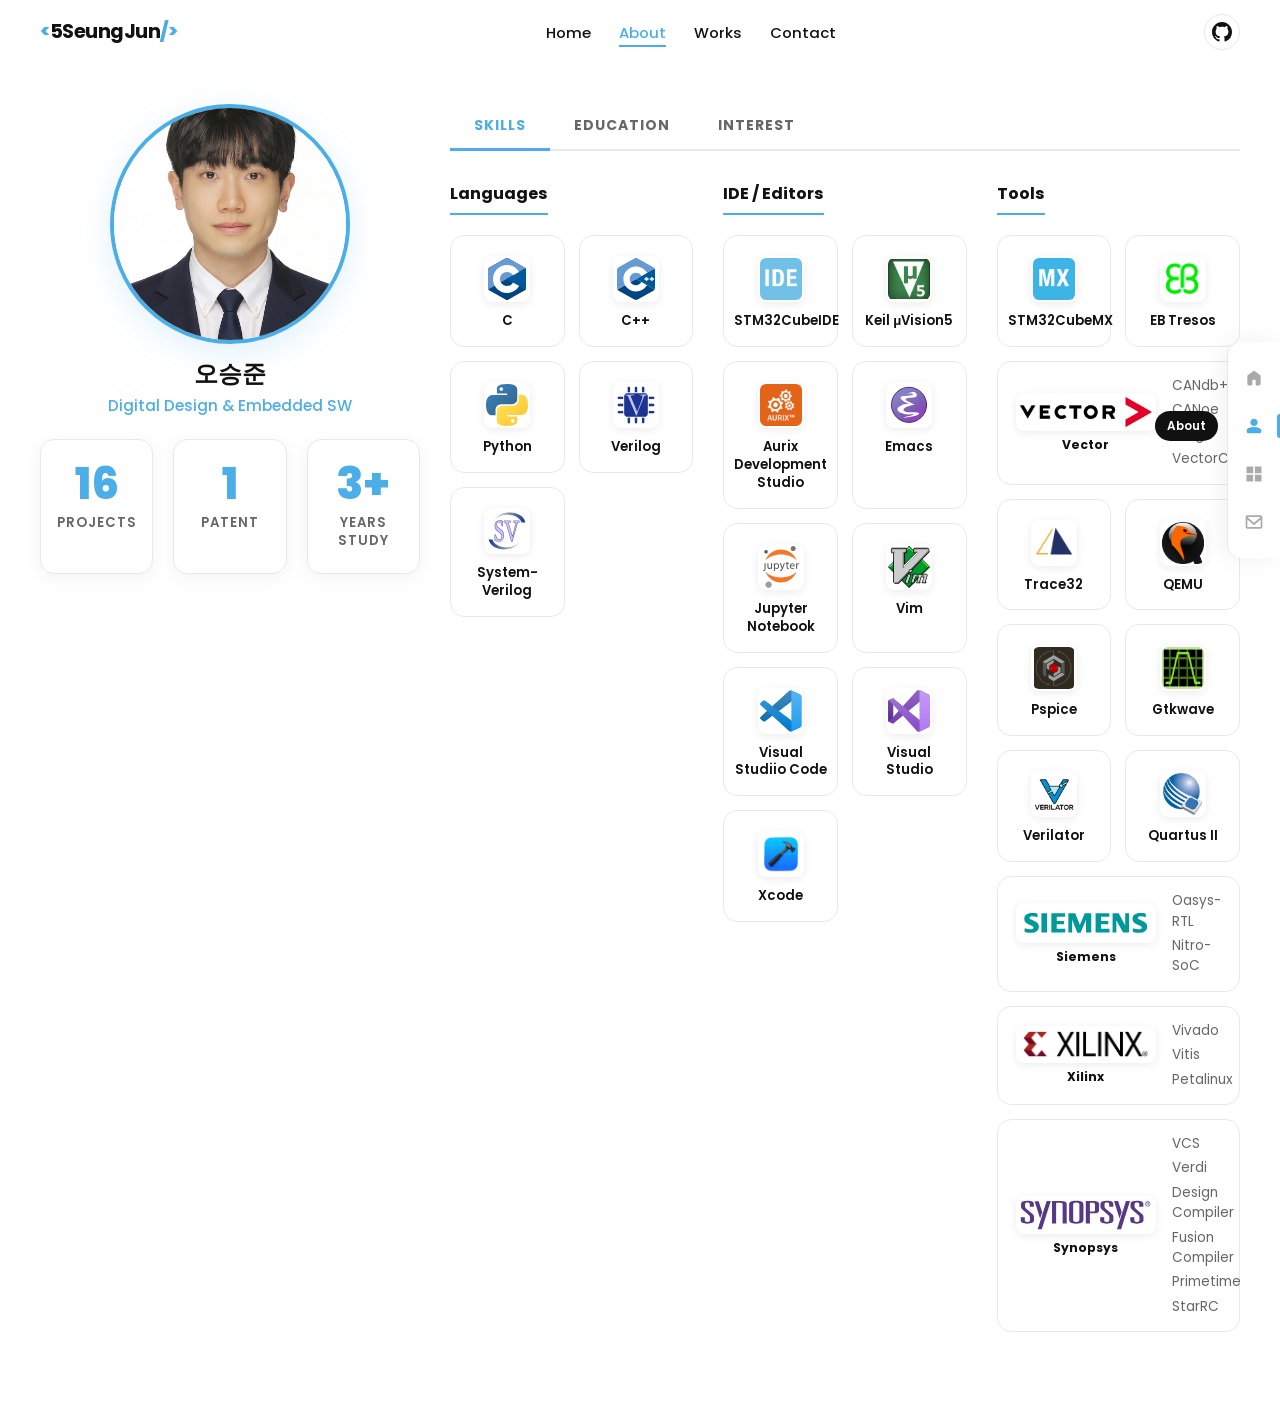
==== about.html @ f78a2214 "Update about.html" ====
<!DOCTYPE html>
<html lang="ko">
<head>
  <title>오승준 | 포트폴리오</title>
  <meta charset="utf-8">
  <meta name="viewport" content="width=device-width, initial-scale=1, shrink-to-fit=no">
  <link rel="icon" type="image/png" sizes="32x32" href="/images/favicon-32x32.png">
  <link rel="shortcut icon" href="/images/favicon.ico">
  <link href="https://fonts.googleapis.com/css2?family=Poppins:wght@300;400;500;600;700;800&display=swap" rel="stylesheet">
  <link rel="stylesheet" href="css/bootstrap.min.css">
  <link rel="stylesheet" href="css/aos.css">
  <link rel="stylesheet" href="css/custom.css">
</head>
<body>

  <!-- NAV -->
  <nav class="pf-nav" id="pf-nav">
    <div class="pf-nav-inner">
      <a class="pf-brand" href="index.html">
        <span class="pf-bracket">&lt;</span>5SeungJun<span class="pf-bracket">/&gt;</span>
      </a>
      <button class="pf-hamburger" id="pf-hamburger" aria-label="메뉴 열기">
        <span></span><span></span><span></span>
      </button>
      <ul class="pf-nav-links" id="pf-nav-links">
        <li><a href="index.html"     class="pf-link pf-nav-item">Home</a></li>
        <li><a href="about.html"     class="pf-link pf-nav-item active">About</a></li>
        <li><a href="portfolio.html" class="pf-link pf-nav-item">Works</a></li>
        <li><a href="contact.html"   class="pf-link pf-nav-item">Contact</a></li>
      </ul>
      <a href="https://github.com/5tmdwns" target="_blank" rel="noopener" class="pf-github-link" aria-label="GitHub">
        <svg width="20" height="20" viewBox="0 0 24 24" fill="currentColor">
          <path d="M12 0C5.37 0 0 5.37 0 12c0 5.31 3.435 9.795 8.205 11.385.6.105.825-.255.825-.57 0-.285-.015-1.23-.015-2.235-3.015.555-3.795-.735-4.035-1.41-.135-.345-.72-1.41-1.23-1.695-.42-.225-1.02-.78-.015-.795.945-.015 1.62.87 1.845 1.23 1.08 1.815 2.805 1.305 3.495.99.105-.78.42-1.305.765-1.605-2.67-.3-5.46-1.335-5.46-5.925 0-1.305.465-2.385 1.23-3.225-.12-.3-.54-1.53.12-3.18 0 0 1.005-.315 3.3 1.23.96-.27 1.98-.405 3-.405s2.04.135 3 .405c2.295-1.56 3.3-1.23 3.3-1.23.66 1.65.24 2.88.12 3.18.765.84 1.23 1.905 1.23 3.225 0 4.605-2.805 5.625-5.475 5.925.435.375.81 1.095.81 2.22 0 1.605-.015 2.895-.015 3.3 0 .315.225.69.825.57A12.02 12.02 0 0024 12c0-6.63-5.37-12-12-12z"/>
        </svg>
      </a>
    </div>
  </nav>

  <!-- ABOUT PAGE -->
  <main class="pf-page">
    <div class="container">
      <div class="row align-items-start g-5">

        <!-- Left: Photo + About info + Stats -->
        <div class="col-lg-4 pf-about-photo-col" data-aos="fade-right">
          <img src="images/about.jpeg" alt="오승준" class="pf-avatar">
          <h3 class="pf-about-name">오승준</h3>
          <p class="pf-about-role">Digital Design & Embedded SW</p>
          <div class="pf-stats-row" data-aos="fade-up" data-aos-delay="100">
            <div class="pf-stat-item">
              <span class="pf-stat-num">16</span>
              <span class="pf-stat-label">Projects</span>
            </div>
            <div class="pf-stat-item">
              <span class="pf-stat-num">1</span>
              <span class="pf-stat-label">Patent</span>
            </div>
            <div class="pf-stat-item">
              <span class="pf-stat-num">3+</span>
              <span class="pf-stat-label">Years<br>Study</span>
            </div>
          </div>
        </div>

        <!-- Right: Tabs (Skills + Education) -->
        <div class="col-lg-8" data-aos="fade-left">
          <div class="pf-tab-row">
            <button class="pf-tab-btn active" data-tab="skills">Skills</button>
            <button class="pf-tab-btn" data-tab="education">Education</button>
            <button class="pf-tab-btn" data-tab="interest">Interest</button>
          </div>

          <!-- Skills Tab -->
          <div class="pf-tab-pane active" id="tab-skills">
            <div class="row">
              <div class="col-md-4 mb-4">
                <h3 class="pf-skills-cat">Languages</h3>
                <div class="pf-skill-card-grid">
                  <div class="pf-skill-card"><img src="/images/icons/c.svg" alt="C"><span class="pf-skill-name">C</span></div>
                  <div class="pf-skill-card"><img src="/images/icons/cpp.svg" alt="C++"><span class="pf-skill-name">C++</span></div>
                  <div class="pf-skill-card"><img src="/images/icons/python.svg" alt="Python"><span class="pf-skill-name">Python</span></div>
                  <div class="pf-skill-card"><img src="/images/icons/verilog.svg" alt="Verilog"><span class="pf-skill-name">Verilog</span></div>
                  <div class="pf-skill-card"><img src="/images/icons/systemverilog.svg" alt="SystemVerilog"><span class="pf-skill-name">System&shy;Verilog</span></div>
                </div>
              </div>
              <div class="col-md-4 mb-4">
                <h3 class="pf-skills-cat">IDE / Editors</h3>
                <div class="pf-skill-card-grid">
                  <div class="pf-skill-card"><img src="/images/icons/STM32CubeIDE.png" alt="STM32CubeIDE"><span class="pf-skill-name">STM32CubeIDE</span></div>
                  <div class="pf-skill-card"><img src="/images/icons/Keil_μVision5.png" alt="Keil μVision5"><span class="pf-skill-name">Keil μVision5</span></div>
                  <div class="pf-skill-card"><img src="/images/icons/Aurix_Development_Studio.png" alt="Aurix Development Studio"><span class="pf-skill-name">Aurix Development Studio</span></div>
                  <div class="pf-skill-card"><img src="/images/icons/emacs.svg" alt="Emacs"><span class="pf-skill-name">Emacs</span></div>
                  <div class="pf-skill-card"><img src="/images/icons/jupyter.svg" alt="Jupyter Notebook"><span class="pf-skill-name">Jupyter Notebook</span></div>
                  <div class="pf-skill-card"><img src="/images/icons/vim.svg" alt="Vim"><span class="pf-skill-name">Vim</span></div>
                  <div class="pf-skill-card"><img src="/images/icons/vscode.svg" alt="VS Code"><span class="pf-skill-name">Visual Studiio Code</span></div>
                  <div class="pf-skill-card"><img src="/images/icons/visualstudio.svg" alt="Visual Studio"><span class="pf-skill-name">Visual Studio</span></div>
                  <div class="pf-skill-card"><img src="/images/icons/xcode.png" alt="Xcode"><span class="pf-skill-name">Xcode</span></div>
                </div>
              </div>
              <div class="col-md-4 mb-4">
                <h3 class="pf-skills-cat">Tools</h3>
                <div class="pf-skill-card-grid">
                  <div class="pf-skill-card"><img src="/images/icons/STM32CubeMX.png" alt="STM32CubeMX"><span class="pf-skill-name">STM32CubeMX</span></div>
                  <div class="pf-skill-card"><img src="/images/icons/EB_Tresos.jpg" alt="EB Tresos"><span class="pf-skill-name">EB Tresos</span></div>
                  <div class="pf-skill-card pf-skill-card-wide">
                    <div class="pf-skill-card-left">
                      <img src="/images/icons/Vector.jpg" alt="Vector">
                      <span class="pf-skill-name">Vector</span>
                    </div>
                    <div class="pf-skill-card-right">
                      <span>CANdb++</span>
                      <span>CANoe</span>
                      <span>Indigo</span>
                      <span>VectorCAST</span>
                    </div>
                  </div>
                  <div class="pf-skill-card"><img src="/images/icons/Trace32.jpeg" alt="Trace32"><span class="pf-skill-name">Trace32</span></div>
                  <div class="pf-skill-card"><img src="/images/icons/QEMU.png" alt="QEMU"><span class="pf-skill-name">QEMU</span></div>
                  <div class="pf-skill-card"><img src="/images/icons/pspice.png" alt="Pspice"><span class="pf-skill-name">Pspice</span></div>
                  <div class="pf-skill-card"><img src="/images/icons/gtkwave.png" alt="Gtkwave"><span class="pf-skill-name">Gtkwave</span></div>
                  <div class="pf-skill-card"><img src="/images/icons/verilator.png" alt="Verilator"><span class="pf-skill-name">Verilator</span></div>
                  <div class="pf-skill-card"><img src="/images/icons/quartus.png" alt="Quartus II"><span class="pf-skill-name">Quartus II</span></div>
                  <div class="pf-skill-card pf-skill-card-wide">
                    <div class="pf-skill-card-left">
                      <img src="/images/icons/siemens.svg" alt="Siemens">
                      <span class="pf-skill-name">Siemens</span>
                    </div>
                    <div class="pf-skill-card-divider"></div>
                    <div class="pf-skill-card-right">
                      <span>Oasys-RTL</span>
                      <span>Nitro-SoC</span>
                    </div>
                  </div>
                  <div class="pf-skill-card pf-skill-card-wide">
                    <div class="pf-skill-card-left">
                      <img src="/images/icons/xilinx.png" alt="Xilinx">
                      <span class="pf-skill-name">Xilinx</span>
                    </div>
                    <div class="pf-skill-card-divider"></div>
                    <div class="pf-skill-card-right">
                      <span>Vivado</span>
                      <span>Vitis</span>
                      <span>Petalinux</span>
                    </div>
                  </div>
                  <div class="pf-skill-card pf-skill-card-wide">
                    <div class="pf-skill-card-left">
                      <img src="/images/icons/synopsys.svg" alt="Synopsys">
                      <span class="pf-skill-name">Synopsys</span>
                    </div>
                    <div class="pf-skill-card-divider"></div>
                    <div class="pf-skill-card-right">
                      <span>VCS</span>
                      <span>Verdi</span>
                      <span>Design Compiler</span>
                      <span>Fusion Compiler</span>
                      <span>Primetime</span>
                      <span>StarRC</span>
                    </div>
                  </div>
                </div>
              </div>
            </div>
          </div>

          <!-- Interest Tab -->
          <div class="pf-tab-pane" id="tab-interest">
            <ul class="pf-traits">
              <li>
                <strong>취미 :</strong>
                배틀그라운드 같은 배틀로얄 게임을 즐겨합니다. 매 판 다른 변수 속에서 제한된 자원을 활용하여 전략을 짜고, 순간적인 예외 상황에 대응하는 과정이 흥미롭습니다. 이를 통해 효율적인 리소스 활용과 집중력을 기를 수 있었습니다.
              </li>
              <li>
                <strong>특기 :</strong>
                기술적 정보를 구조화해 문서화하는 능력이 뛰어납니다. 노션으로 학습 및 프로젝트를 체계적으로 정리하고, Github 포트폴리오를 제작해 결과물을 공유하며 참고할 수 있도록 관리해왔습니다.
              </li>
            </ul>
          </div>

          <!-- Education Tab -->
          <div class="pf-tab-pane" id="tab-education">
            <div class="pf-timeline">
              <div class="pf-timeline-item" data-aos="fade-up">
                <div class="pf-timeline-dot"></div>
                <div class="pf-timeline-content">
                  <span class="pf-timeline-date">2014.03 – 2017.02</span>
                  <h3>인문계열</h3>
                  <p>서인천고등학교</p>
                </div>
              </div>
              <div class="pf-timeline-item" data-aos="fade-up" data-aos-delay="50">
                <div class="pf-timeline-dot"></div>
                <div class="pf-timeline-content">
                  <span class="pf-timeline-date">2017.03 – 2023.02</span>
                  <h3>철도전기전자전공</h3>
                  <p>한국교통대학교 (중퇴)</p>
                </div>
              </div>
              <div class="pf-timeline-item" data-aos="fade-up" data-aos-delay="100">
                <div class="pf-timeline-dot"></div>
                <div class="pf-timeline-content">
                  <span class="pf-timeline-date">2023.03 – 2025.08</span>
                  <h3>전자공학과 (학사)</h3>
                  <p>경희대학교 (편입)</p>
                </div>
              </div>
            </div>
          </div>

        </div>
      </div>
    </div>
  </main>

  <!-- SIDEBAR -->
  <nav class="pf-sidenav" id="pf-sidenav">
    <ul>
      <li><a href="index.html"     data-label="Home"    class="pf-sidenav-link pf-nav-item"><svg viewBox="0 0 24 24" fill="currentColor"><path d="M4 19v-9q0-.475.213-.9t.587-.7l6-4.5q.525-.4 1.2-.4t1.2.4l6 4.5q.375.275.588.7T20 10v9q0 .825-.588 1.413T18 21h-3q-.425 0-.712-.288T14 20v-5q0-.425-.288-.712T13 14h-2q-.425 0-.712.288T10 15v5q0 .425-.288.713T9 21H6q-.825 0-1.412-.587T4 19"/></svg></a></li>
      <li><a href="about.html"     data-label="About"   class="pf-sidenav-link active pf-nav-item"><svg viewBox="0 0 24 24" fill="currentColor"><path d="M12 12q-1.65 0-2.825-1.175T8 8t1.175-2.825T12 4t2.825 1.175T16 8t-1.175 2.825T12 12m-8 6v-.8q0-.85.438-1.562T5.6 14.55q1.55-.775 3.15-1.162T12 13t3.25.388t3.15 1.162q.725.375 1.163 1.088T20 17.2v.8q0 .825-.587 1.413T18 20H6q-.825 0-1.412-.587T4 18"/></svg></a></li>
      <li><a href="portfolio.html" data-label="Works"   class="pf-sidenav-link pf-nav-item"><svg viewBox="0 0 24 24" fill="currentColor"><path d="M3 3h8v8H3zm0 10h8v8H3zM13 3h8v8h-8zm0 10h8v8h-8z"/></svg></a></li>
      <li><a href="contact.html"   data-label="Contact" class="pf-sidenav-link pf-nav-item"><svg viewBox="0 0 24 24" fill="currentColor"><path d="M4 4h16c1.1 0 2 .9 2 2v12c0 1.1-.9 2-2 2H4c-1.1 0-2-.9-2-2V6c0-1.1.9-2 2-2m0 2v.01L12 13L20 6.01V6H4m0 12h16V8.99l-8 6.92l-8-6.92z"/></svg></a></li>
    </ul>
  </nav>

  <script src="js/jquery.min.js"></script>
  <script src="js/aos.js"></script>
  <script>
    AOS.init({ duration: 700, easing: 'ease-in-out', once: true, offset: 60 });

    window.addEventListener('scroll', function() {
      document.getElementById('pf-nav').classList.toggle('pf-nav-scrolled', window.scrollY > 50);
    });

    document.getElementById('pf-hamburger').addEventListener('click', function() {
      this.classList.toggle('active');
      document.getElementById('pf-nav-links').classList.toggle('open');
    });

    // Tabs
    document.querySelectorAll('.pf-tab-btn').forEach(function(btn) {
      btn.addEventListener('click', function() {
        document.querySelectorAll('.pf-tab-btn').forEach(function(b) { b.classList.remove('active'); });
        document.querySelectorAll('.pf-tab-pane').forEach(function(p) { p.classList.remove('active'); });
        this.classList.add('active');
        document.getElementById('tab-' + this.dataset.tab).classList.add('active');
      });
    });

    window.addEventListener('pageshow', function() {
      document.body.classList.remove('pf-page-exit');
    });

    // Page transition
    function navigateTo(url) {
      document.body.classList.add('pf-page-exit');
      setTimeout(function() { window.location.href = url; }, 350);
    }
    document.querySelectorAll('.pf-nav-item').forEach(function(link) {
      link.addEventListener('click', function(e) {
        var href = this.getAttribute('href');
        if (href && !href.startsWith('#') && !href.startsWith('http') && !href.startsWith('mailto')) {
          e.preventDefault();
          navigateTo(href);
        }
      });
    });
  </script>
</body>
</html>
---- css/custom.css ----
/* ============================================================
   custom.css — vinodjangid-inspired redesign
   Primary accent: #4BAEE8 (sky blue)
   ============================================================ */

/* ---------- CSS Variables ---------- */
:root {
  --sky: #4BAEE8;
  --sky-dark: #2E96D4;
  --sky-light: rgba(75, 174, 232, 0.08);
  --dark: #111111;
  --gray: #666666;
  --light-gray: #f8fafd;
  --border: #e8e8e8;
  --white: #ffffff;
  --nav-height: 64px;
}

/* ---------- Base ---------- */
html {
  scroll-behavior: smooth;
  font-size: 17px;
}

body {
  font-family: 'Poppins', sans-serif;
  font-size: 1rem;
  color: var(--dark);
  background: var(--white);
  line-height: 1.7;
}

a { color: var(--sky); text-decoration: none; }
a:hover { color: var(--sky-dark); }

img { max-width: 100%; }

/* ---------- Navigation ---------- */
.pf-nav {
  position: fixed;
  top: 0;
  left: 0;
  width: 100%;
  z-index: 999;
  background: var(--white);
  border-bottom: 1px solid transparent;
  transition: border-color 0.3s, box-shadow 0.3s;
}

.pf-nav.pf-nav-scrolled {
  border-bottom-color: var(--border);
  box-shadow: 0 2px 20px rgba(0, 0, 0, 0.06);
}

.pf-nav-inner {
  max-width: 1380px;
  margin: 0 auto;
  padding: 0 40px;
  height: var(--nav-height);
  display: flex;
  align-items: center;
  justify-content: space-between;
}

.pf-brand {
  font-size: 1.15rem;
  font-weight: 700;
  color: var(--dark) !important;
  letter-spacing: -0.5px;
  flex-shrink: 0;
}

.pf-bracket {
  color: var(--sky);
  font-weight: 800;
}

.pf-nav-links {
  display: flex;
  list-style: none;
  gap: 28px;
  align-items: center;
  margin: 0;
  padding: 0;
}

.pf-link {
  font-size: 0.875rem;
  font-weight: 500;
  color: var(--dark) !important;
  position: relative;
  padding-bottom: 2px;
  transition: color 0.2s;
}

.pf-link::after {
  content: '';
  position: absolute;
  bottom: -2px;
  left: 0;
  width: 0;
  height: 2px;
  background: var(--sky);
  transition: width 0.3s ease;
}

.pf-link:hover::after,
.pf-link.active::after {
  width: 100%;
}

.pf-link:hover,
.pf-link.active {
  color: var(--sky) !important;
}

/* Hamburger */
.pf-hamburger {
  display: none;
  flex-direction: column;
  gap: 5px;
  background: none;
  border: none;
  cursor: pointer;
  padding: 4px;
  z-index: 10;
}

.pf-hamburger span {
  display: block;
  width: 24px;
  height: 2px;
  background: var(--dark);
  border-radius: 2px;
  transition: 0.3s;
}

.pf-hamburger.active span:nth-child(1) { transform: translateY(7px) rotate(45deg); }
.pf-hamburger.active span:nth-child(2) { opacity: 0; }
.pf-hamburger.active span:nth-child(3) { transform: translateY(-7px) rotate(-45deg); }

/* ---------- Hero ---------- */
.pf-hero {
  min-height: 100vh;
  display: flex;
  align-items: center;
  position: relative;
  padding: calc(var(--nav-height) + 40px) 0 80px;
  background: var(--white);
  overflow: hidden;
}

/* Background decoration shape */
.pf-hero-bg-shape {
  position: absolute;
  right: 0;
  top: 0;
  width: 46%;
  height: 100%;
  background: linear-gradient(150deg, rgba(75,174,232,0.09) 0%, rgba(75,174,232,0.03) 100%);
  z-index: 0;
  border-radius: 0 0 0 55% / 0 0 0 35%;
}

.pf-hero-text {
  position: relative;
  z-index: 1;
}

.pf-hero-photo-col {
  position: relative;
  z-index: 1;
}

.pf-hero-photo {
  width: min(360px, 80vw);
  height: min(360px, 80vw);
  object-fit: cover;
  border-radius: 50%;
  border: 5px solid var(--sky);
  box-shadow: 0 24px 64px rgba(75,174,232,0.22);
}

.pf-hero-sub {
  font-size: 0.95rem;
  font-weight: 600;
  color: var(--sky);
  letter-spacing: 3px;
  text-transform: uppercase;
  margin-bottom: 12px;
}

.pf-hero-name {
  font-size: clamp(2.8rem, 6vw, 5.2rem);
  font-weight: 800;
  color: var(--dark);
  line-height: 1.05;
  margin-bottom: 16px;
  letter-spacing: -2px;
}

.pf-hero-title {
  font-size: clamp(1.05rem, 2.2vw, 1.45rem);
  font-weight: 400;
  color: var(--gray);
  margin: 0;
}

.pf-hero-title span {
  color: var(--sky);
  font-weight: 600;
}

/* CTA Buttons */
.pf-hero-btns {
  display: flex;
  gap: 14px;
  flex-wrap: wrap;
  margin-top: 36px;
}

.pf-btn {
  display: inline-block;
  padding: 13px 34px;
  border-radius: 50px;
  font-size: 0.88rem;
  font-weight: 600;
  letter-spacing: 0.4px;
  transition: all 0.3s ease;
  white-space: nowrap;
}

.pf-btn-primary {
  background: var(--sky);
  color: var(--white) !important;
  border: 2px solid var(--sky);
}

.pf-btn-primary:hover {
  background: var(--sky-dark);
  border-color: var(--sky-dark);
  color: var(--white) !important;
  transform: translateY(-3px);
  box-shadow: 0 10px 28px rgba(75,174,232,0.35);
}

.pf-btn-outline {
  background: transparent;
  color: var(--sky) !important;
  border: 2px solid var(--sky);
}

.pf-btn-outline:hover {
  background: var(--sky);
  color: var(--white) !important;
  transform: translateY(-3px);
  box-shadow: 0 10px 28px rgba(75,174,232,0.25);
}

/* ---------- Section Commons ---------- */
.pf-section {
  padding: 90px 0;
}

.pf-section-alt {
  background: var(--light-gray);
}

.pf-title {
  font-size: 2rem;
  font-weight: 700;
  color: var(--dark);
  position: relative;
  padding-bottom: 16px;
  margin-bottom: 52px;
}

/* centred underline (default) */
.pf-title::after {
  content: '';
  position: absolute;
  bottom: 0;
  left: 50%;
  transform: translateX(-50%);
  width: 48px;
  height: 3px;
  background: var(--sky);
  border-radius: 2px;
}

/* left-aligned underline */
.pf-title-left::after {
  left: 0;
  transform: none;
}

/* ---------- About ---------- */
.pf-avatar {
  width: 240px;
  height: 240px;
  object-fit: cover;
  border-radius: 50%;
  border: 4px solid var(--sky);
  box-shadow: 0 8px 32px rgba(75, 174, 232, 0.18);
}

.pf-traits {
  list-style: none;
  padding: 0;
  margin-bottom: 32px;
}

.pf-traits li {
  position: relative;
  padding-left: 16px;
  margin-bottom: 18px;
  color: #444;
  font-size: 0.95rem;
}

.pf-traits li::before {
  content: '';
  position: absolute;
  left: 0;
  top: 11px;
  width: 6px;
  height: 6px;
  background: var(--sky);
  border-radius: 50%;
}

.pf-traits li strong { color: var(--dark); }

/* Stats Row */
.pf-stats-row {
  display: flex;
  gap: 20px;
  flex-wrap: wrap;
  margin-top: 8px;
}

.pf-stat-item {
  flex: 1;
  min-width: 110px;
  text-align: center;
  padding: 22px 16px;
  background: var(--white);
  border-radius: 14px;
  border: 1px solid var(--border);
  box-shadow: 0 4px 20px rgba(0,0,0,0.05);
  transition: transform 0.25s, box-shadow 0.25s;
}

.pf-stat-item:hover {
  transform: translateY(-4px);
  box-shadow: 0 10px 30px rgba(75,174,232,0.14);
  border-color: rgba(75,174,232,0.3);
}

.pf-stat-num {
  font-size: 2.6rem;
  font-weight: 800;
  color: var(--sky);
  line-height: 1;
  display: block;
  margin-bottom: 8px;
}

.pf-stat-label {
  font-size: 0.78rem;
  font-weight: 600;
  color: var(--gray);
  text-transform: uppercase;
  letter-spacing: 1px;
  line-height: 1.4;
  display: block;
}

/* ---------- Timeline (Education & Projects) ---------- */
.pf-timeline {
  position: relative;
  padding-left: 44px;
  max-width: 820px;
  margin: 0 auto;
}

.pf-timeline::before {
  content: '';
  position: absolute;
  left: 10px;
  top: 4px;
  bottom: 0;
  width: 2px;
  background: var(--border);
}

.pf-timeline-item {
  position: relative;
  margin-bottom: 40px;
}

.pf-timeline-item:last-child { margin-bottom: 0; }

.pf-timeline-dot {
  position: absolute;
  left: -40px;
  top: 5px;
  width: 18px;
  height: 18px;
  background: var(--sky);
  border-radius: 50%;
  border: 3px solid var(--white);
  box-shadow: 0 0 0 2px var(--sky);
}

.pf-timeline-content {
  background: var(--white);
  border: 1px solid var(--border);
  border-radius: 10px;
  padding: 18px 22px;
  transition: box-shadow 0.2s;
}

.pf-section-alt .pf-timeline-content {
  background: var(--white);
}

.pf-timeline-content:hover {
  box-shadow: 0 4px 20px rgba(75, 174, 232, 0.1);
}

.pf-timeline-date {
  display: inline-block;
  font-size: 0.75rem;
  font-weight: 600;
  color: var(--sky);
  text-transform: uppercase;
  letter-spacing: 1px;
  margin-bottom: 6px;
}

.pf-timeline-item h3 {
  font-size: 1.05rem;
  font-weight: 600;
  color: var(--dark);
  margin: 0 0 4px;
}

.pf-timeline-item > .pf-timeline-content > p {
  color: var(--gray);
  font-size: 0.9rem;
  margin: 0;
}

/* Project-specific timeline */
.pf-proj-title {
  display: flex;
  align-items: center;
  flex-wrap: wrap;
  gap: 10px;
  margin-bottom: 6px;
}

.pf-proj-title h3 { margin: 0; }

.pf-proj-sub {
  font-size: 0.9rem;
  color: var(--gray);
  font-style: italic;
  margin: 0 0 6px;
}

.pf-proj-meta {
  font-size: 0.875rem;
  color: #555;
  margin: 2px 0;
}

.pf-proj-meta strong { color: var(--dark); }

.btn-github {
  display: inline-block;
  font-size: 0.72rem;
  font-weight: 600;
  padding: 3px 12px;
  border: 1.5px solid #ccc;
  border-radius: 20px;
  color: #777;
  transition: 0.2s;
  white-space: nowrap;
  flex-shrink: 0;
}

.btn-github:hover {
  border-color: var(--sky);
  color: var(--sky);
}

.btn-demo {
  display: inline-block;
  font-size: 0.72rem;
  font-weight: 600;
  padding: 3px 12px;
  border: 1.5px solid var(--sky);
  border-radius: 20px;
  color: var(--sky);
  transition: 0.2s;
  white-space: nowrap;
  flex-shrink: 0;
}

.btn-demo:hover {
  background: var(--sky);
  color: var(--white);
}

/* ---------- Skills ---------- */
.pf-skills-cat {
  font-size: 0.95rem;
  font-weight: 700;
  color: var(--dark);
  padding-bottom: 10px;
  border-bottom: 2px solid var(--sky);
  margin-bottom: 20px;
  display: inline-block;
}

/* Card Grid */
.pf-skill-card-grid {
  display: grid;
  grid-template-columns: repeat(auto-fill, minmax(110px, 1fr));
  gap: 14px;
}

.pf-skill-card {
  background: var(--white);
  border: 1px solid var(--border);
  border-radius: 14px;
  padding: 20px 10px 16px;
  text-align: center;
  transition: all 0.25s ease;
  cursor: default;
}

.pf-skill-card:hover {
  border-color: var(--sky);
  box-shadow: 0 8px 28px rgba(75,174,232,0.14);
  transform: translateY(-4px);
}

.pf-skill-card img {
  width: 46px;
  height: 46px;
  object-fit: contain;
  margin: 0 auto 10px;
  display: block;
  border-radius: 8px;
  background: var(--white);
  padding: 2px;
  box-shadow: 0 2px 8px rgba(0,0,0,0.08);
}

.pf-skill-name {
  font-size: 0.78rem;
  font-weight: 600;
  color: var(--dark);
  line-height: 1.35;
  display: block;
}

/* Keep legacy multiline class */
.pf-skills-multiline {
  font-size: 0.72rem;
  color: var(--gray);
  line-height: 1.5;
  display: block;
  margin-top: 2px;
}

/* Wide card: icon+name left, tool list right */
.pf-skill-card.pf-skill-card-wide {
  grid-column: 1 / -1 !important;
  display: flex !important;
  flex-direction: row !important;
  align-items: center !important;
  gap: 16px;
  padding: 14px 18px !important;
  text-align: left !important;
}

.pf-skill-card.pf-skill-card-wide:hover {
  transform: translateY(-2px);
}

.pf-skill-card-left {
  display: flex;
  flex-direction: column;
  align-items: center;
  gap: 6px;
  min-width: 120px;
  flex-shrink: 0;
}

.pf-skill-card.pf-skill-card-wide img {
  width: 140px !important;
  height: auto !important;
  margin: 0 !important;
  display: block !important;
  flex-shrink: 0;
  box-shadow: 0 2px 8px rgba(0,0,0,0.08);
  border-radius: 8px;
  background: var(--white);
  padding: 4px;
  object-fit: contain;
}

.pf-skill-card-left .pf-skill-name {
  font-size: 0.72rem !important;
  font-weight: 700;
  color: var(--dark);
  text-align: center;
  line-height: 1.3;
  display: block !important;
}

.pf-skill-card-divider {
  display: none;
}

.pf-skill-card-right {
  display: flex;
  flex-direction: column;
  gap: 4px;
  flex: 1;
}

.pf-skill-card-right span {
  font-size: 0.8rem;
  color: var(--gray);
  line-height: 1.5;
  display: block;
}

/* ---------- Patent ---------- */
.pf-patent-card {
  max-width: 720px;
  margin: 0 auto;
  background: var(--white);
  border: 1px solid var(--border);
  border-left: 4px solid var(--sky);
  border-radius: 10px;
  padding: 32px 36px;
  box-shadow: 0 4px 24px rgba(0, 0, 0, 0.05);
}

.pf-patent-date {
  font-size: 0.75rem;
  font-weight: 600;
  color: var(--sky);
  text-transform: uppercase;
  letter-spacing: 1px;
  margin-bottom: 10px;
}

.pf-patent-card h3 {
  font-size: 1.05rem;
  font-weight: 600;
  color: var(--dark);
  margin-bottom: 14px;
  line-height: 1.5;
}

.pf-patent-card p {
  font-size: 0.9rem;
  color: var(--gray);
  margin: 4px 0;
}

.pf-patent-card p strong { color: var(--dark); }

/* ---------- Contact ---------- */
.pf-contact-sub {
  color: var(--gray);
  margin-bottom: 48px;
  font-size: 0.95rem;
}

.pf-contact-card {
  text-align: center;
  padding: 40px 28px;
  background: var(--white);
  border-radius: 12px;
  border: 1px solid var(--border);
  box-shadow: 0 4px 20px rgba(0, 0, 0, 0.05);
  margin-bottom: 24px;
  transition: transform 0.25s, box-shadow 0.25s;
}

.pf-contact-card:hover {
  transform: translateY(-4px);
  box-shadow: 0 10px 32px rgba(75, 174, 232, 0.12);
}

.pf-contact-icon {
  width: 56px;
  height: 56px;
  background: var(--sky-light);
  border-radius: 50%;
  display: flex;
  align-items: center;
  justify-content: center;
  margin: 0 auto 16px;
  color: var(--sky);
}

.pf-contact-card h4 {
  font-size: 0.95rem;
  font-weight: 600;
  color: var(--dark);
  margin-bottom: 8px;
}

.pf-contact-card p {
  color: var(--gray);
  font-size: 0.9rem;
  margin: 0;
}

.pf-contact-card a {
  color: var(--gray);
}

.pf-contact-card a:hover {
  color: var(--sky);
}


/* ---------- GitHub Nav Icon ---------- */
.pf-github-link {
  display: flex;
  align-items: center;
  justify-content: center;
  width: 36px;
  height: 36px;
  border-radius: 50%;
  color: var(--dark);
  border: 1.5px solid var(--border);
  transition: all 0.25s ease;
  flex-shrink: 0;
}

.pf-github-link:hover {
  color: var(--white);
  background: var(--dark);
  border-color: var(--dark);
  transform: translateY(-2px);
}

/* ---------- Vertical Icon Sidebar ---------- */
.pf-sidenav {
  position: fixed;
  right: 0;
  top: 50%;
  transform: translateY(-50%);
  z-index: 998;
  background: var(--white);
  border-left: 1px solid var(--border);
  border-radius: 14px 0 0 14px;
  box-shadow: -4px 0 24px rgba(0,0,0,0.06);
  padding: 12px 0;
}

.pf-sidenav ul {
  list-style: none;
  margin: 0;
  padding: 0;
  display: flex;
  flex-direction: column;
}

.pf-sidenav-link {
  display: flex;
  align-items: center;
  justify-content: center;
  width: 52px;
  height: 48px;
  color: #aaa;
  position: relative;
  transition: all 0.25s ease;
}

/* Tooltip label */
.pf-sidenav-link::before {
  content: attr(data-label);
  position: absolute;
  right: calc(100% + 10px);
  top: 50%;
  transform: translateY(-50%);
  background: var(--dark);
  color: var(--white);
  font-size: 0.7rem;
  font-weight: 600;
  font-family: 'Poppins', sans-serif;
  padding: 5px 12px;
  border-radius: 20px;
  white-space: nowrap;
  opacity: 0;
  pointer-events: none;
  transition: opacity 0.2s ease;
}

.pf-sidenav-link:hover::before,
.pf-sidenav-link.active::before {
  opacity: 1;
}

.pf-sidenav-link svg {
  width: 20px;
  height: 20px;
  transition: all 0.25s ease;
}

.pf-sidenav-link:hover {
  color: var(--sky);
}

.pf-sidenav-link:hover svg {
  transform: scale(1.15);
}

.pf-sidenav-link.active {
  color: var(--sky);
}

.pf-sidenav-link.active svg {
  transform: scale(1.1);
}

/* Active indicator bar */
.pf-sidenav-link.active::after {
  content: '';
  position: absolute;
  right: 0;
  top: 50%;
  transform: translateY(-50%);
  width: 3px;
  height: 24px;
  background: var(--sky);
  border-radius: 3px 0 0 3px;
}

@media (max-width: 991px) {
  .pf-sidenav { display: none; }
}

/* ---------- Footer ---------- */
.pf-footer {
  background: #f0f4f8;
  border-top: 3px solid var(--sky);
  padding: 28px 0;
  text-align: center;
}

.pf-footer p {
  color: var(--gray);
  font-size: 0.85rem;
  margin: 0;
}

.pf-footer a {
  color: var(--sky);
}

/* ---------- Responsive ---------- */
@media (max-width: 991px) {
  .pf-nav-links { gap: 20px; }

  .pf-hero-bg-shape { width: 60%; }
}

@media (max-width: 767px) {
  .pf-nav-inner { padding: 0 20px; }
  .pf-hero .container,
  .pf-page .container { padding-left: 20px; padding-right: 20px; }
  .pf-hamburger { display: flex; }

  .pf-nav-links {
    display: none;
    position: absolute;
    top: var(--nav-height);
    left: 0;
    width: 100%;
    background: var(--white);
    flex-direction: column;
    gap: 0;
    padding: 12px 0 16px;
    border-top: 1px solid var(--border);
    box-shadow: 0 8px 20px rgba(0, 0, 0, 0.08);
  }

  .pf-nav-links.open { display: flex; }

  .pf-nav-links li { width: 100%; }

  .pf-link {
    display: block;
    padding: 11px 24px;
  }

  .pf-link::after { display: none; }

  .pf-avatar {
    width: 180px;
    height: 180px;
    margin-bottom: 32px;
  }

  .pf-hero {
    padding-top: calc(var(--nav-height) + 24px);
    padding-bottom: 48px;
    text-align: center;
  }

  .pf-hero-bg-shape { display: none; }

  .pf-hero-btns { justify-content: center; }

  .pf-hero-photo-col { margin-top: 40px; }

  .pf-hero-photo {
    width: min(260px, 72vw);
    height: min(260px, 72vw);
  }

  .pf-stats-row { gap: 12px; }

  .pf-stat-item {
    min-width: 90px;
    padding: 16px 10px;
  }

  .pf-stat-num { font-size: 2rem; }

  .pf-skill-card-grid {
    grid-template-columns: repeat(auto-fill, minmax(90px, 1fr));
    gap: 10px;
  }

  .pf-title { font-size: 1.7rem; }

  .pf-section { padding: 64px 0; }

  .pf-timeline { padding-left: 32px; }

  .pf-timeline-dot { left: -30px; width: 14px; height: 14px; top: 7px; }

  .pf-timeline::before { left: 7px; }
}

/* ---------- Page Transitions ---------- */
body {
  animation: pf-page-enter 0.45s ease forwards;
}

@keyframes pf-page-enter {
  from { opacity: 0; }
  to   { opacity: 1; }
}

body.pf-page-exit {
  animation: pf-page-exit 0.35s ease forwards !important;
}

@keyframes pf-page-exit {
  from { opacity: 1; }
  to   { opacity: 0; }
}

/* ---------- Full-height page wrapper ---------- */
.pf-page {
  min-height: calc(100vh - var(--nav-height));
  display: flex;
  align-items: flex-start;
  padding: calc(var(--nav-height) + 40px) 0 60px;
}

/* 페이지 컨테이너 폭 확장 (Home, About, Contact) */
.pf-hero .container,
.pf-page .container {
  max-width: 1380px;
  padding-left: 40px;
  padding-right: 40px;
}

/* ---------- About Page Tabs ---------- */
.pf-tab-row {
  display: flex;
  gap: 0;
  margin-bottom: 28px;
  border-bottom: 2px solid var(--border);
}

.pf-tab-btn {
  padding: 10px 24px;
  font-size: 0.82rem;
  font-weight: 700;
  letter-spacing: 1px;
  text-transform: uppercase;
  border: none;
  background: transparent;
  color: var(--gray);
  cursor: pointer;
  border-bottom: 3px solid transparent;
  margin-bottom: -2px;
  transition: all 0.2s;
  font-family: 'Poppins', sans-serif;
}

.pf-tab-btn:hover { color: var(--sky); }

.pf-tab-btn.active {
  color: var(--sky);
  border-bottom-color: var(--sky);
}

.pf-tab-pane { display: none; }
.pf-tab-pane.active { display: block; }

/* ---------- About left column ---------- */
.pf-about-photo-col {
  text-align: center;
}

.pf-about-name {
  font-size: 1.4rem;
  font-weight: 700;
  color: var(--dark);
  margin: 16px 0 4px;
}

.pf-about-role {
  font-size: 0.9rem;
  color: var(--sky);
  font-weight: 500;
  margin-bottom: 20px;
}

/* ---------- Print / PPT styles ---------- */
@media print {
  .pf-nav,
  .pf-sidenav,
  .pf-github-link,
  .pf-hero-btns { display: none !important; }

  body {
    animation: none !important;
    font-size: 11pt;
  }

  .pf-page {
    min-height: auto;
    padding: 20pt 0;
  }

  .pf-tab-pane { display: block !important; }
  .pf-tab-row { display: none; }

  .pf-timeline-content { box-shadow: none; border: 1pt solid #ddd; }
  .pf-skill-card { box-shadow: none; border: 1pt solid #ddd; }
  .pf-patent-card { box-shadow: none; }
  .pf-contact-card { box-shadow: none; }
}

/* ---------- Works / Portfolio Page ---------- */
.pf-works-section {
  min-height: 100vh;
  padding: calc(var(--nav-height) + 40px) 0 60px;
}

.pf-works-container {
  padding-left: 5% !important;
  padding-right: 5% !important;
}

.pf-works-row {
  min-height: calc(100vh - var(--nav-height) - 100px);
}

.pf-works-text-col {
  padding-right: 40px !important;
}

.pf-works-heading {
  font-size: clamp(2rem, 3.5vw, 3rem);
  font-weight: 800;
  line-height: 1.15;
  color: var(--dark);
  margin-bottom: 20px;
}

.pf-works-heading span { color: var(--sky); }

.pf-works-desc {
  font-size: 0.88rem;
  color: var(--gray);
  line-height: 1.8;
}

.pf-works-grid {
  display: grid;
  grid-template-columns: repeat(3, 1fr);
  gap: 8px;
}

.pf-works-pagination {
  display: flex;
  gap: 8px;
  align-items: center;
  justify-content: center;
  margin-top: 20px;
}

.pf-works-dot {
  width: 10px;
  height: 10px;
  border-radius: 50%;
  background: var(--border);
  border: none;
  cursor: pointer;
  transition: all 0.3s ease;
  padding: 0;
}

.pf-works-dot.active {
  background: var(--sky);
  width: 28px;
  border-radius: 5px;
}

.pf-works-page { display: none; }
.pf-works-page.active { display: block; }

/* Image-style work cards */
.pf-work-img-card {
  position: relative;
  display: block;
  border-radius: 14px;
  overflow: hidden;
  aspect-ratio: 3/2;
  text-decoration: none !important;
  color: var(--white) !important;
}

.pf-work-img-bg {
  position: absolute;
  inset: 0;
  transition: transform 0.45s ease;
  display: flex;
  align-items: flex-end;
  justify-content: flex-end;
}

.pf-work-img-card:hover .pf-work-img-bg {
  transform: scale(1.07);
}

.pf-work-img-num {
  font-size: 6rem;
  font-weight: 800;
  color: rgba(255,255,255,0.13);
  line-height: 1;
  padding: 0 10px 0 0;
  pointer-events: none;
  user-select: none;
}

.pf-work-img-bottom {
  position: absolute;
  bottom: 0; left: 0; right: 0;
  padding: 28px 14px 12px;
  background: linear-gradient(to top, rgba(0,0,0,0.6) 0%, transparent 100%);
  z-index: 1;
  transition: opacity 0.3s;
}

.pf-work-img-card:hover .pf-work-img-bottom {
  opacity: 0;
}

.pf-work-tag {
  font-size: 0.7rem;
  font-weight: 600;
  color: rgba(255,255,255,0.9);
  background: rgba(255,255,255,0.2);
  padding: 2px 8px;
  border-radius: 20px;
  white-space: nowrap;
  display: inline-block;
  margin-bottom: 4px;
  backdrop-filter: blur(4px);
}

.pf-work-title {
  font-size: 0.85rem;
  font-weight: 600;
  color: var(--white);
  line-height: 1.4;
  margin: 0;
  display: block;
}

.pf-work-overlay {
  position: absolute;
  inset: 0;
  background: rgba(75, 174, 232, 0.93);
  display: flex;
  flex-direction: column;
  align-items: center;
  justify-content: center;
  padding: 20px;
  opacity: 0;
  transition: opacity 0.35s ease;
  z-index: 2;
  text-align: center;
}

.pf-work-img-card:hover .pf-work-overlay {
  opacity: 1;
}

.pf-work-overlay-title {
  font-size: 0.85rem;
  font-weight: 700;
  color: var(--white);
  line-height: 1.5;
  margin-bottom: 6px;
}

.pf-work-overlay-date {
  font-size: 0.7rem;
  color: rgba(255,255,255,0.85);
  margin-bottom: 14px;
}

.pf-work-overlay-actions {
  display: flex !important;
  flex-direction: row !important;
  flex-wrap: nowrap !important;
  align-items: center !important;
  gap: 8px;
  margin-top: 4px;
}

.pf-work-overlay-btn {
  width: 32px;
  height: 32px;
  min-width: 32px;
  border: 1.5px solid rgba(255,255,255,0.8);
  border-radius: 50%;
  display: inline-flex !important;
  align-items: center;
  justify-content: center;
  color: var(--white) !important;
  transition: background 0.2s;
  flex-shrink: 0;
  text-decoration: none !important;
  overflow: hidden;
}

.pf-work-overlay-btn:hover {
  background: rgba(255,255,255,0.25);
  color: var(--white) !important;
}

.pf-work-overlay-btn svg {
  width: 14px !important;
  height: 14px !important;
  min-width: 14px;
  max-width: 14px;
  min-height: 14px;
  max-height: 14px;
  fill: currentColor;
  display: block;
  flex-shrink: 0;
}

.pf-work-overlay-text-btn {
  height: 32px;
  padding: 0 12px;
  border: 1.5px solid rgba(255,255,255,0.8);
  border-radius: 20px;
  color: var(--white) !important;
  font-size: 0.65rem;
  font-weight: 600;
  text-decoration: none !important;
  transition: background 0.2s;
  white-space: nowrap;
  flex-shrink: 0;
  display: inline-flex !important;
  align-items: center;
  line-height: 1;
}

.pf-work-overlay-text-btn:hover {
  background: rgba(255,255,255,0.25);
  color: var(--white) !important;
}

.pf-work-overlay-arrow {
  width: 32px;
  height: 32px;
  min-width: 32px;
  border: 1.5px solid rgba(255,255,255,0.8);
  border-radius: 50%;
  display: inline-flex !important;
  align-items: center;
  justify-content: center;
  color: var(--white) !important;
  font-size: 1rem;
  flex-shrink: 0;
  cursor: pointer;
  text-decoration: none !important;
  transition: background 0.2s;
}

.pf-work-overlay-arrow:hover {
  background: rgba(255,255,255,0.25);
}

.pf-work-img-card { cursor: default; }
.pf-work-overlay-btn,
.pf-work-overlay-text-btn,
.pf-work-overlay-arrow { cursor: pointer; }

/* Card color variants */
.pf-work-c1 .pf-work-img-bg { background: linear-gradient(135deg, #1a5f8a 0%, #4BAEE8 100%); }
.pf-work-c2 .pf-work-img-bg { background: linear-gradient(135deg, #0e3d5c 0%, #2E96D4 100%); }
.pf-work-c3 .pf-work-img-bg { background: linear-gradient(135deg, #163d6b 0%, #3a7fbf 100%); }
.pf-work-patent .pf-work-img-bg { background: linear-gradient(135deg, #7a3f10 0%, #e67e22 100%); }
.pf-work-patent .pf-work-overlay { background: rgba(230, 126, 34, 0.93); }

/* Works page responsive */
@media (max-width: 991px) {
  .pf-works-text-col {
    padding-right: 15px !important;
    margin-bottom: 32px;
    text-align: center;
  }
  .pf-works-row {
    min-height: auto;
  }
}

@media (max-width: 575px) {
  .pf-works-grid {
    grid-template-columns: repeat(2, 1fr);
    gap: 6px;
  }
}

/* ---------- Portfolio Detail Page ---------- */
.pf-detail-page {
  min-height: 100vh;
  padding: calc(var(--nav-height) + 60px) 0 60px;
}

.pf-detail-header {
  margin-bottom: 40px;
}

.pf-detail-back {
  display: inline-flex;
  align-items: center;
  gap: 6px;
  font-size: 0.82rem;
  font-weight: 600;
  color: var(--gray);
  margin-bottom: 32px;
  transition: color 0.2s;
}

.pf-detail-back:hover { color: var(--sky); }

.pf-detail-title {
  font-size: clamp(1.4rem, 3vw, 2rem);
  font-weight: 700;
  color: var(--dark);
  line-height: 1.4;
  margin-bottom: 20px;
}

.pf-detail-line {
  height: 3px;
  background: var(--sky);
  border-radius: 2px;
  width: 100%;
}

.pf-detail-content {
  min-height: 60vh;
}

/* ---------- Portfolio Detail — Content Body ---------- */
.pd-print-btn {
  display: inline-flex;
  align-items: center;
  gap: 8px;
  background: var(--sky);
  color: #fff;
  border: none;
  border-radius: 8px;
  padding: 10px 22px;
  font-size: 0.82rem;
  font-weight: 600;
  font-family: 'Poppins', sans-serif;
  cursor: pointer;
  margin-bottom: 36px;
  transition: background 0.2s;
}
.pd-print-btn:hover { background: var(--sky-dark); }

.pd-body {
  display: grid;
  grid-template-columns: 2fr 1fr;
  gap: 48px;
  align-items: start;
}

.pd-section {
  margin-bottom: 28px;
}

.pd-section-title {
  font-size: 0.72rem;
  font-weight: 700;
  text-transform: uppercase;
  letter-spacing: 1.5px;
  color: var(--sky);
  margin-bottom: 10px;
  padding-bottom: 6px;
  border-bottom: 1px solid var(--border);
}

.pd-section p {
  font-size: 0.9rem;
  color: var(--gray);
  margin: 0;
  line-height: 1.75;
}

.pd-section ul {
  font-size: 0.9rem;
  color: var(--gray);
  margin: 0;
  padding-left: 18px;
}

.pd-section li { margin-bottom: 5px; }

.pd-tags {
  display: flex;
  flex-wrap: wrap;
  gap: 6px;
}

.pd-tag {
  display: inline-block;
  background: var(--sky-light);
  color: var(--sky-dark);
  font-size: 0.73rem;
  font-weight: 600;
  padding: 3px 11px;
  border-radius: 20px;
  border: 1px solid rgba(75,174,232,0.25);
}

.pd-link {
  display: inline-flex;
  align-items: center;
  gap: 6px;
  font-size: 0.85rem;
  font-weight: 500;
  color: var(--sky);
  margin-bottom: 6px;
}
.pd-link:hover { color: var(--sky-dark); }

/* ---------- Print (A4 가로) ---------- */
@media print {
  @page { size: A4 landscape; margin: 12mm 18mm; }

  /* 웹 UI 숨기기 */
  .pf-nav,
  .pf-sidenav,
  .pf-detail-back,
  .pd-print-btn { display: none !important; }

  /* 레이아웃 리셋 */
  body { background: #fff !important; font-size: 10pt; }
  .pf-detail-page { padding: 0 !important; min-height: unset !important; }
  .container { max-width: 100% !important; padding: 0 !important; }

  /* 헤더 */
  .pf-detail-header { margin-bottom: 14pt; }
  .pf-detail-title { font-size: 17pt !important; margin-bottom: 10pt !important; }
  .pf-detail-line { height: 2pt !important; }

  /* 2단 콘텐츠 */
  .pd-body {
    display: grid !important;
    grid-template-columns: 2fr 1fr !important;
    gap: 22pt !important;
    align-items: start !important;
  }

  .pd-section { margin-bottom: 12pt !important; break-inside: avoid; }
  .pd-section-title { font-size: 7pt !important; margin-bottom: 4pt !important; padding-bottom: 3pt !important; }
  .pd-section p,
  .pd-section ul { font-size: 9pt !important; line-height: 1.6 !important; }

  /* 색상 강제 출력 */
  * { -webkit-print-color-adjust: exact !important; print-color-adjust: exact !important; }
  .pd-tag { background: rgba(75,174,232,0.08) !important; border: 1pt solid rgba(75,174,232,0.3) !important; }
  .pf-detail-line { background: #4BAEE8 !important; }
  .pd-section-title { color: #4BAEE8 !important; }
}
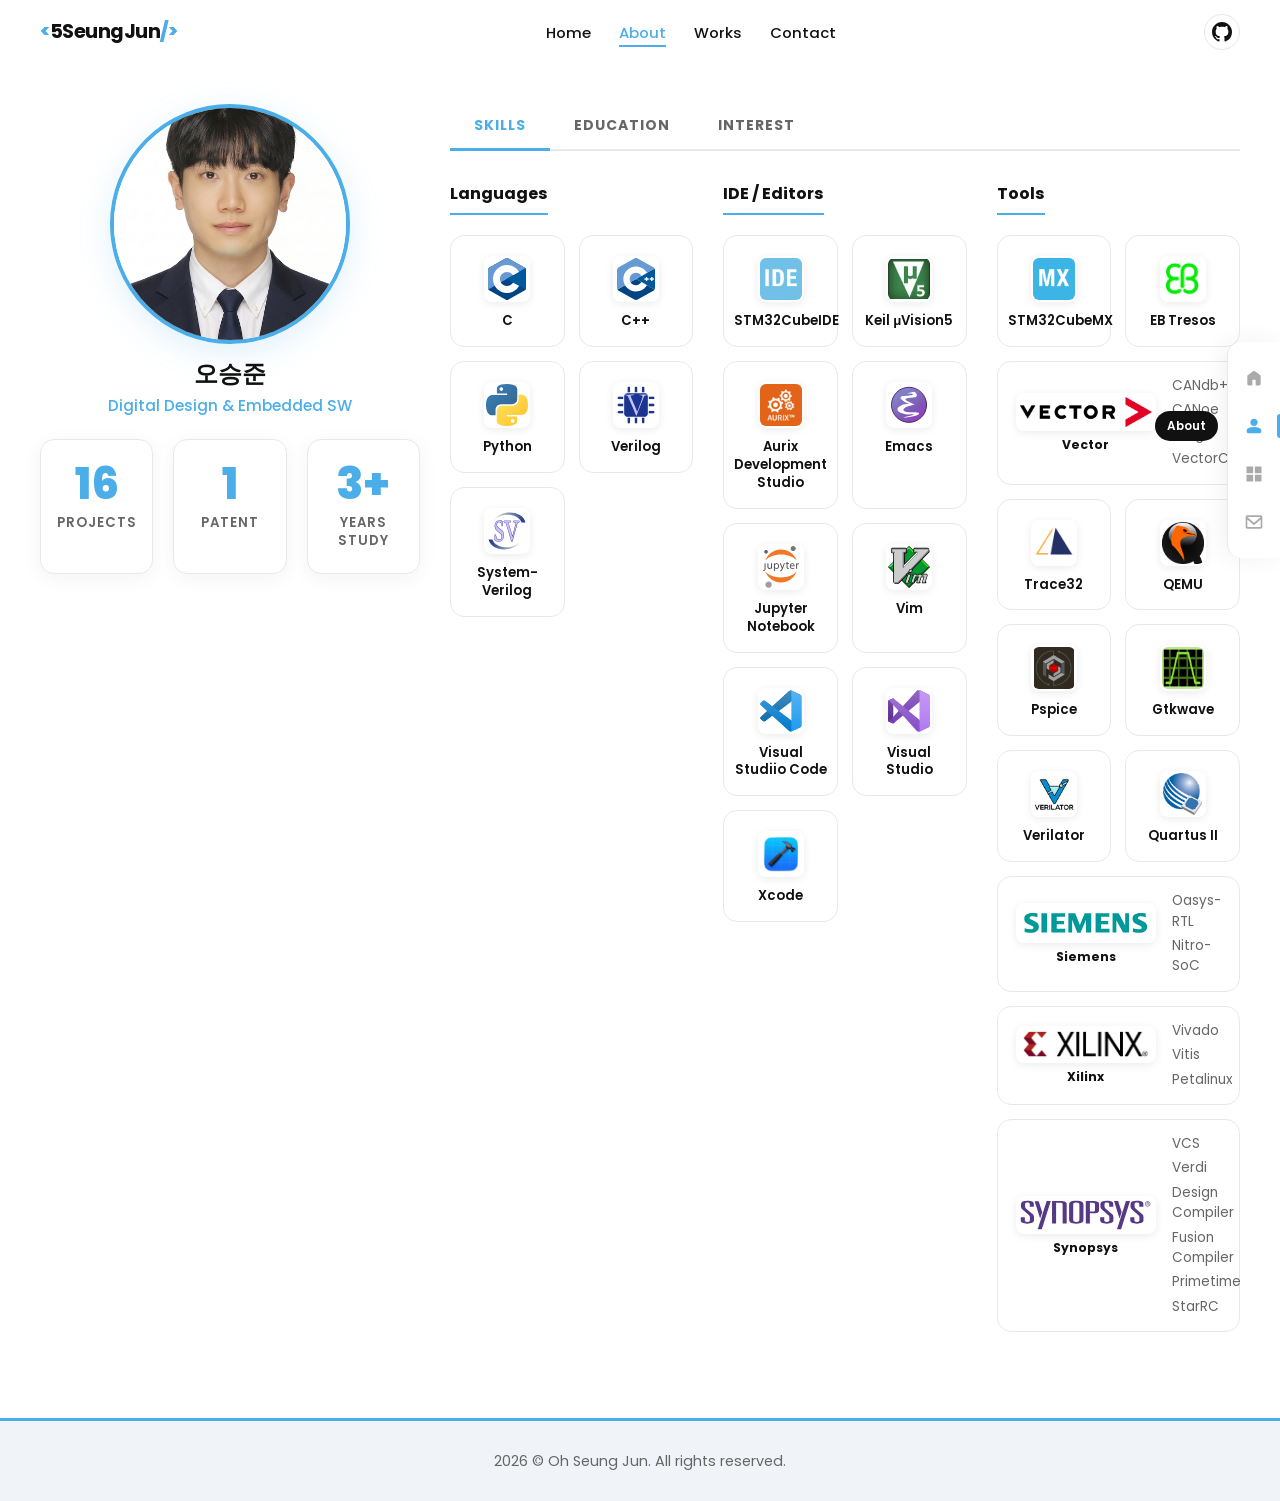
==== commit c774e4d7: "Add copyright footer to all pages" ====
--- a/about.html
+++ b/about.html
@@ -265,5 +265,8 @@
       });
     });
   </script>
+  <footer class="pf-footer">
+    <p>2026 &copy; Oh Seung Jun. All rights reserved.</p>
+  </footer>
 </body>
 </html>
--- a/css/custom.css
+++ b/css/custom.css
@@ -1368,6 +1368,27 @@
   margin-bottom: 40px;
 }
 
+/* Portfolio Detail Page - 양옆 공백 제거 */
+.pf-detail-page .container {
+  max-width: 100%;
+  padding-left: 40px;
+  padding-right: 40px;
+}
+
+/* A4 landscape 문서 뷰 (pd-page-layout 사용 시) */
+.pf-detail-page:has(.pd-page-layout) {
+  padding: calc(var(--nav-height) + 60px) 0 60px;
+}
+
+.pf-detail-page:has(.pd-page-layout) .container {
+  display: flex;
+  flex-direction: column;
+}
+
+.pf-detail-page:has(.pd-page-layout) .pf-detail-header {
+  margin-bottom: 20px;
+}
+
 .pf-detail-back {
   display: inline-flex;
   align-items: center;
@@ -1485,6 +1506,149 @@
 }
 .pd-link:hover { color: var(--sky-dark); }
 
+/* ---------- 1페이지 3행 레이아웃 ---------- */
+.pd-page-layout {
+  display: grid;
+  grid-template-rows: auto 1fr auto;
+  flex: 1;
+  min-height: 0;
+  overflow: hidden;
+}
+
+.pd-row-top,
+.pd-row-mid,
+.pd-row-bot {
+  background: #ffffff;
+  padding: 6px 0;
+}
+
+.pd-row-top {
+  display: grid;
+  grid-template-columns: 2fr 1fr 2fr;
+  gap: 20px;
+}
+
+.pd-mid-grid {
+  display: grid;
+  grid-template-columns: 1fr 1fr;
+  grid-template-rows: 1fr 1fr;
+  height: 100%;
+  gap: 0;
+}
+
+.pd-mid-cell {
+  background: #ffffff;
+  padding: 10px 12px;
+  overflow: hidden;
+}
+
+.pd-mid-cell img {
+  width: 100%;
+  border-radius: 4px;
+  display: block;
+}
+
+.pd-row-bot {
+  display: grid;
+  grid-template-columns: 1fr 1fr;
+  gap: 20px;
+}
+
+@media (max-width: 768px) {
+  .pd-row-top  { grid-template-columns: 1fr; }
+  .pd-mid-grid { grid-template-columns: 1fr; grid-template-rows: unset; }
+  .pd-row-bot  { grid-template-columns: 1fr; }
+}
+
+@media print {
+  .pd-page-layout {
+    min-height: unset !important;
+    height: 150mm;
+    page-break-inside: avoid;
+    gap: 0.5pt !important;
+    background: #ccc !important;
+    border: none !important;
+    border-radius: 0 !important;
+    display: grid !important;
+    grid-template-rows: auto 1fr auto !important;
+  }
+  .pd-row-top { gap: 10pt !important; padding: 5pt 8pt !important; background: #fff !important; grid-template-columns: 2fr 1fr 2fr !important; }
+  .pd-row-mid { padding: 0 !important; background: transparent !important; overflow: hidden !important; min-height: 0 !important; }
+  .pd-row-bot { gap: 10pt !important; padding: 5pt 8pt !important; background: #fff !important; }
+  .pd-mid-grid { gap: 0.5pt !important; background: #ccc !important; height: 100% !important; display: grid !important; grid-template-columns: 1fr 1fr !important; grid-template-rows: 1fr 1fr !important; }
+  .pd-mid-cell { padding: 4pt 5pt !important; background: #fff !important; overflow: hidden !important; min-height: 0 !important; }
+  /* 2장 이미지 (회로도 등) */
+  .pd-mid-cell img { max-height: 38mm !important; width: auto !important; max-width: 100% !important; object-fit: contain !important; }
+  /* 6장 이미지 (3×2 그리드) - 더 뒤에 선언해서 우선 적용 */
+  .pd-photo-grid img { max-height: 19mm !important; width: 100% !important; object-fit: contain !important; }
+  .pd-row-top .pd-section,
+  .pd-row-bot .pd-section { margin-bottom: 0 !important; }
+}
+
+/* ---------- A4 가로 4분면 레이아웃 ---------- */
+.pd-a4-landscape {
+  width: 100%;
+  aspect-ratio: 297 / 210;
+  border: 1px solid rgba(255,255,255,0.08);
+  border-radius: 6px;
+  overflow: hidden;
+  margin-bottom: 28px;
+}
+
+.pd-a4-grid {
+  display: grid;
+  grid-template-columns: 1fr 1fr;
+  grid-template-rows: 1fr 1fr;
+  height: 100%;
+  gap: 1px;
+  background: rgba(255,255,255,0.08);
+}
+
+.pd-quad-cell {
+  background: var(--card-bg, #1a1a2e);
+  padding: 20px;
+  overflow: auto;
+  display: flex;
+  flex-direction: column;
+  gap: 10px;
+}
+
+.pd-quad-cell img {
+  width: 100%;
+  height: 100%;
+  object-fit: contain;
+  border-radius: 4px;
+}
+
+.pd-quad-cell p {
+  font-size: 0.88rem;
+  color: var(--gray);
+  line-height: 1.6;
+  margin: 0;
+}
+
+.pd-quad-cell h3 {
+  font-size: 0.8rem;
+  font-weight: 700;
+  color: var(--sky);
+  text-transform: uppercase;
+  letter-spacing: 0.04em;
+  margin: 0 0 6px;
+}
+
+/* print */
+@media print {
+  .pd-a4-landscape {
+    aspect-ratio: 297 / 210;
+    page-break-inside: avoid;
+    border: 0.5pt solid #ccc !important;
+  }
+  .pd-a4-grid { background: #ccc !important; gap: 0.5pt !important; }
+  .pd-quad-cell { background: #fff !important; padding: 10pt !important; }
+  .pd-quad-cell p { font-size: 8pt !important; }
+  .pd-quad-cell h3 { font-size: 7pt !important; color: #4BAEE8 !important; }
+}
+
 /* ---------- Print (A4 가로) ---------- */
 @media print {
   @page { size: A4 landscape; margin: 12mm 18mm; }
@@ -1497,8 +1661,11 @@
 
   /* 레이아웃 리셋 */
   body { background: #fff !important; font-size: 10pt; }
-  .pf-detail-page { padding: 0 !important; min-height: unset !important; }
-  .container { max-width: 100% !important; padding: 0 !important; }
+  .pf-detail-page { padding: 0 !important; min-height: unset !important; display: block !important; }
+  .container { width: 100% !important; max-width: 100% !important; padding: 0 !important; min-height: unset !important; box-shadow: none !important; border-radius: 0 !important; background: transparent !important; display: block !important; }
+  /* 숨겨진 프로젝트는 인쇄에서도 숨김 (JS inline style 유지) */
+  #pd-sections { display: block !important; }
+  .pd-project[style*="display: none"] { display: none !important; }
 
   /* 헤더 */
   .pf-detail-header { margin-bottom: 14pt; }
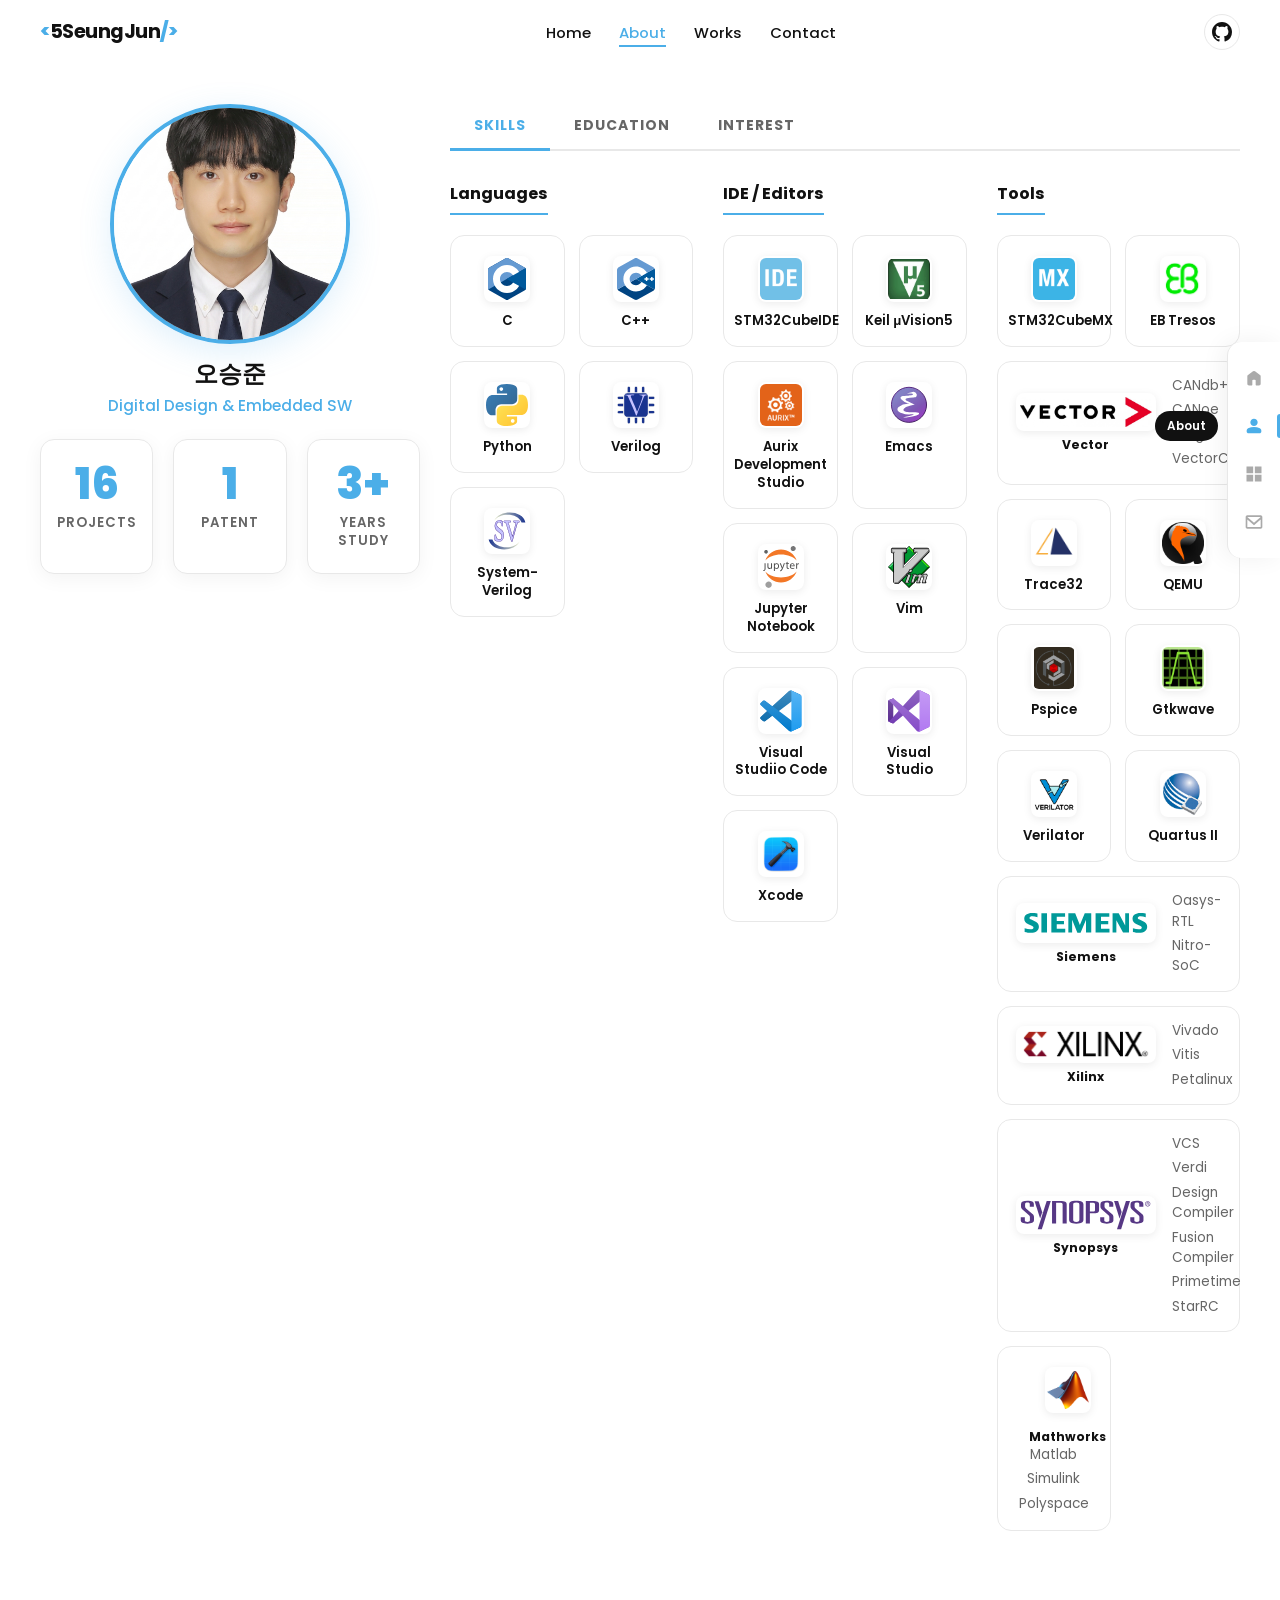
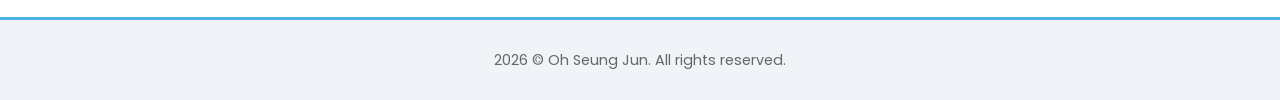
==== commit 76d33ff0: "Add Mathworks skill card (Matlab, Simulink, Polyspace) to about page" ====
--- a/about.html
+++ b/about.html
@@ -158,6 +158,18 @@
                       <span>StarRC</span>
                     </div>
                   </div>
+                  <div class="pf-skill-card">
+                    <div class="pf-skill-card-left">
+                      <img src="/images/icons/mathworks.png" alt="Synopsys">
+                      <span class="pf-skill-name">Mathworks</span>
+                    </div>
+                    <div class="pf-skill-card-divider"></div>
+                    <div class="pf-skill-card-right">
+                      <span>Matlab</span>
+                      <span>Simulink</span>
+                      <span>Polyspace</span>
+                    </div>
+                  </div>
                 </div>
               </div>
             </div>
@@ -200,8 +212,16 @@
                 <div class="pf-timeline-dot"></div>
                 <div class="pf-timeline-content">
                   <span class="pf-timeline-date">2023.03 – 2025.08</span>
-                  <h3>전자공학과 (학사)</h3>
+                  <h3>전자공학과 (졸업)</h3>
                   <p>경희대학교 (편입)</p>
+                </div>
+              </div>
+              <div class="pf-timeline-item" data-aos="fade-up" data-aos-delay="100">
+                <div class="pf-timeline-dot"></div>
+                <div class="pf-timeline-content">
+                  <span class="pf-timeline-date">2025.12 – Ongoing</span>
+                  <h3>HL만도&클레무브 Intelligent Vehicle School 5기</h3>
+                  <p>HL만도&클레무브, 현대엔지비, 한국전파진흥협회 주관</p>
                 </div>
               </div>
             </div>
--- a/css/custom.css
+++ b/css/custom.css
@@ -1451,8 +1451,12 @@
   margin-bottom: 28px;
 }
 
+.pd-row-bot .pd-section {
+  margin-bottom: 0;
+}
+
 .pd-section-title {
-  font-size: 0.72rem;
+  font-size: 0.82rem;
   font-weight: 700;
   text-transform: uppercase;
   letter-spacing: 1.5px;
@@ -1531,7 +1535,7 @@
 .pd-mid-grid {
   display: grid;
   grid-template-columns: 1fr 1fr;
-  grid-template-rows: 1fr 1fr;
+  grid-template-rows: auto auto;
   height: 100%;
   gap: 0;
 }
@@ -1539,7 +1543,8 @@
 .pd-mid-cell {
   background: #ffffff;
   padding: 10px 12px;
-  overflow: hidden;
+  overflow: visible;
+  height: auto;
 }
 
 .pd-mid-cell img {
@@ -1548,10 +1553,33 @@
   display: block;
 }
 
+.pd-code {
+  background: #f4f6f8;
+  border: 1px solid var(--border);
+  border-radius: 6px;
+  padding: 8px 10px;
+  font-size: 0.65rem;
+  line-height: 1.6;
+  overflow-x: auto;
+  white-space: pre;
+  margin: 0;
+  font-family: 'Courier New', monospace;
+  color: #2d2d2d;
+}
+
+.pd-code-caption {
+  font-size: 0.68rem;
+  color: var(--gray);
+  text-align: center;
+  margin: 4px 0 0;
+}
+
 .pd-row-bot {
-  display: grid;
-  grid-template-columns: 1fr 1fr;
+  display: grid !important;
+  grid-template-columns: 1fr 1fr 1fr !important;
   gap: 20px;
+  align-items: start;
+  padding: 6px 12px;
 }
 
 @media (max-width: 768px) {
@@ -1562,25 +1590,23 @@
 
 @media print {
   .pd-page-layout {
+    display: block !important;
+    height: auto !important;
     min-height: unset !important;
-    height: 150mm;
-    page-break-inside: avoid;
-    gap: 0.5pt !important;
-    background: #ccc !important;
+    overflow: visible !important;
+    background: transparent !important;
     border: none !important;
     border-radius: 0 !important;
-    display: grid !important;
-    grid-template-rows: auto 1fr auto !important;
+    gap: 0 !important;
   }
   .pd-row-top { gap: 10pt !important; padding: 5pt 8pt !important; background: #fff !important; grid-template-columns: 2fr 1fr 2fr !important; }
-  .pd-row-mid { padding: 0 !important; background: transparent !important; overflow: hidden !important; min-height: 0 !important; }
+  .pd-row-mid { padding: 0 !important; background: transparent !important; overflow: visible !important; height: auto !important; }
   .pd-row-bot { gap: 10pt !important; padding: 5pt 8pt !important; background: #fff !important; }
-  .pd-mid-grid { gap: 0.5pt !important; background: #ccc !important; height: 100% !important; display: grid !important; grid-template-columns: 1fr 1fr !important; grid-template-rows: 1fr 1fr !important; }
-  .pd-mid-cell { padding: 4pt 5pt !important; background: #fff !important; overflow: hidden !important; min-height: 0 !important; }
-  /* 2장 이미지 (회로도 등) */
-  .pd-mid-cell img { max-height: 38mm !important; width: auto !important; max-width: 100% !important; object-fit: contain !important; }
-  /* 6장 이미지 (3×2 그리드) - 더 뒤에 선언해서 우선 적용 */
-  .pd-photo-grid img { max-height: 19mm !important; width: 100% !important; object-fit: contain !important; }
+  .pd-mid-grid { gap: 4pt !important; background: transparent !important; height: auto !important; display: grid !important; grid-template-columns: 1fr 1fr !important; grid-template-rows: auto !important; }
+  .pd-mid-cell { padding: 4pt 5pt !important; background: #fff !important; overflow: visible !important; height: auto !important; }
+  /* 이미지 잘림 없이 전체 표시 */
+  .pd-mid-cell img { max-height: none !important; width: 100% !important; max-width: 100% !important; height: auto !important; object-fit: contain !important; }
+  .pd-photo-grid img { max-height: none !important; width: 100% !important; height: auto !important; object-fit: contain !important; }
   .pd-row-top .pd-section,
   .pd-row-bot .pd-section { margin-bottom: 0 !important; }
 }
@@ -1649,45 +1675,293 @@
   .pd-quad-cell h3 { font-size: 7pt !important; color: #4BAEE8 !important; }
 }
 
-/* ---------- Print (A4 가로) ---------- */
+/* ---------- Print ---------- */
+@page { size: A4 landscape; margin: 8mm 12mm; }
+
 @media print {
-  @page { size: A4 landscape; margin: 12mm 18mm; }
-
-  /* 웹 UI 숨기기 */
-  .pf-nav,
+  /* UI 숨기기 */
   .pf-sidenav,
   .pf-detail-back,
-  .pd-print-btn { display: none !important; }
-
-  /* 레이아웃 리셋 */
-  body { background: #fff !important; font-size: 10pt; }
+  .pd-print-btn,
+  .pf-footer,
+  #pd-lightbox { display: none !important; }
+
+  /* nav는 기본 숨기되, Home(index.html)에서는 표시 */
+  .pf-nav { display: none !important; }
+  body.print-show-nav .pf-nav { display: block !important; position: relative !important; }
+  body.print-show-nav .pf-nav-inner {
+    display: flex !important;
+    flex-direction: row !important;
+    align-items: center !important;
+    justify-content: space-between !important;
+    padding: 0 40px !important;
+  }
+  body.print-show-nav .pf-hamburger { display: none !important; }
+  body.print-show-nav .pf-nav-links {
+    display: flex !important;
+    position: static !important;
+    flex-direction: row !important;
+    gap: 28px !important;
+    background: none !important;
+    box-shadow: none !important;
+    border: none !important;
+    padding: 0 !important;
+    width: auto !important;
+  }
+  body.print-show-nav .pf-nav-links li { width: auto !important; }
+  body.print-show-nav .pf-link {
+    display: inline !important;
+    padding: 0 0 2px !important;
+    font-size: 0.875rem !important;
+  }
+  body.print-show-nav .pf-github-link { display: flex !important; }
+
+  /* 기본 리셋 */
+  * { box-sizing: border-box !important; }
+  body { background: #fff !important; font-size: 7pt; margin: 0 !important; }
   .pf-detail-page { padding: 0 !important; min-height: unset !important; display: block !important; }
-  .container { width: 100% !important; max-width: 100% !important; padding: 0 !important; min-height: unset !important; box-shadow: none !important; border-radius: 0 !important; background: transparent !important; display: block !important; }
-  /* 숨겨진 프로젝트는 인쇄에서도 숨김 (JS inline style 유지) */
+  .container { width: 100% !important; max-width: 100% !important; padding: 0 !important; display: block !important; }
+
+  /* 숨겨진 프로젝트 유지 */
   #pd-sections { display: block !important; }
   .pd-project[style*="display: none"] { display: none !important; }
 
   /* 헤더 */
-  .pf-detail-header { margin-bottom: 14pt; }
-  .pf-detail-title { font-size: 17pt !important; margin-bottom: 10pt !important; }
-  .pf-detail-line { height: 2pt !important; }
-
-  /* 2단 콘텐츠 */
-  .pd-body {
-    display: grid !important;
-    grid-template-columns: 2fr 1fr !important;
-    gap: 22pt !important;
-    align-items: start !important;
-  }
-
-  .pd-section { margin-bottom: 12pt !important; break-inside: avoid; }
-  .pd-section-title { font-size: 7pt !important; margin-bottom: 4pt !important; padding-bottom: 3pt !important; }
-  .pd-section p,
-  .pd-section ul { font-size: 9pt !important; line-height: 1.6 !important; }
+  .pf-detail-header { margin-bottom: 2pt !important; }
+  .pf-detail-title { font-size: 11pt !important; margin-bottom: 2pt !important; }
+  .pf-detail-line { height: 1pt !important; margin-bottom: 2pt !important; }
+
+  /* 전체 레이아웃 */
+  .pd-page-layout { display: block !important; height: auto !important; overflow: visible !important; gap: 0 !important; }
+  .pd-row-top { display: grid !important; grid-template-columns: 2fr 1fr 2fr !important; gap: 6pt !important; padding: 2pt 0 !important; align-items: start !important; }
+  .pd-row-mid { padding: 1pt 0 !important; overflow: visible !important; height: auto !important; }
+  .pd-row-bot { display: grid !important; grid-template-columns: 1fr 1fr 1fr !important; gap: 6pt !important; padding: 2pt 0 !important; align-items: start !important; }
+
+  /* 미드 그리드 */
+  .pd-mid-grid { display: grid !important; grid-template-columns: 1fr 1fr !important; grid-template-rows: auto !important; gap: 2pt !important; height: auto !important; }
+  .pd-mid-cell { overflow: hidden !important; height: auto !important; padding: 3pt 4pt !important; }
+
+  /* 이미지 기본 */
+  img { height: auto !important; max-width: 100% !important; object-fit: contain !important; display: block !important; }
+  .pd-photo-grid { display: grid !important; grid-template-columns: repeat(3,1fr) !important; gap: 2pt !important; }
+  .pd-photo-grid img { max-height: 15mm !important; width: 100% !important; }
+  .pd-mid-cell img { max-height: 29mm !important; width: 100% !important; }
+  .pd-row-bot img { max-height: 20mm !important; width: 100% !important; }
+
+  /* 이미지+문구 나란히 */
+  .pd-mid-cell .pd-img-text-row { display: flex !important; flex-direction: row !important; align-items: center !important; gap: 4pt !important; flex-wrap: nowrap !important; }
+  .pd-mid-cell .pd-img-text-row img.pd-img-fixed { width: 36% !important; max-width: 36% !important; flex-shrink: 0 !important; max-height: 24mm !important; }
+  .pd-mid-cell .pd-img-text-row ul { flex: 1 !important; font-size: 6pt !important; color: #555 !important; padding-left: 8pt !important; margin: 0 !important; line-height: 1.4 !important; }
+  .pd-mid-cell .pd-img-text-row li { margin-bottom: 1pt !important; }
+
+  /* 코드 블록 */
+  .pd-code { font-size: 4pt !important; white-space: pre-wrap !important; overflow: hidden !important; word-break: break-all !important; line-height: 1.3 !important; padding: 3pt !important; max-height: 40mm !important; }
+  .pd-code-caption { font-size: 5pt !important; margin-top: 1pt !important; }
+
+  /* pd-mid-cell 내 일반 p (Trouble Shooting 설명 등) */
+  .pd-mid-cell > p { font-size: 6.5pt !important; line-height: 1.4 !important; margin-top: 2pt !important; color: #444 !important; }
+
+  /* 텍스트 */
+  .pd-section { margin-bottom: 3pt !important; }
+  .pd-section-title { font-size: 7pt !important; margin-bottom: 2pt !important; padding-bottom: 1pt !important; color: #4BAEE8 !important; }
+  .pd-section p, .pd-section ul { font-size: 7pt !important; line-height: 1.35 !important; }
+  .pd-link { font-size: 7pt !important; margin-bottom: 2pt !important; }
+  .pd-section li { margin-bottom: 1pt !important; }
+  .pd-row-top .pd-section, .pd-row-bot .pd-section { margin-bottom: 0 !important; }
 
   /* 색상 강제 출력 */
   * { -webkit-print-color-adjust: exact !important; print-color-adjust: exact !important; }
   .pd-tag { background: rgba(75,174,232,0.08) !important; border: 1pt solid rgba(75,174,232,0.3) !important; }
   .pf-detail-line { background: #4BAEE8 !important; }
   .pd-section-title { color: #4BAEE8 !important; }
-}
+
+  /* ===== Home (index.html) 프린트 — 화면 그대로, 1페이지 ===== */
+  /* footer/sidenav: height:0 + overflow:hidden으로 Chrome 페이지 분할 엔진에서 완전히 제외 */
+  body.print-show-nav .pf-footer,
+  body.print-show-nav .pf-sidenav { display: none !important; height: 0 !important; max-height: 0 !important; overflow: hidden !important; margin: 0 !important; padding: 0 !important; }
+
+  html:has(body.print-show-nav) { height: 190mm !important; max-height: 190mm !important; overflow: hidden !important; }
+  body.print-show-nav { height: 190mm !important; max-height: 190mm !important; overflow: hidden !important; margin: 0 !important; padding: 0 !important; }
+
+  /* nav 높이 축소 */
+  body.print-show-nav .pf-nav-inner { height: 12mm !important; }
+
+  .pf-hero {
+    min-height: 0 !important;
+    height: 176mm !important;  /* 190mm - nav 12mm - 여유 2mm */
+    display: flex !important;
+    align-items: center !important;
+    position: relative !important;
+    overflow: hidden !important;
+    padding: 0 !important;
+    contain: strict !important;  /* Chrome pagination이 내부 오버플로를 별도 페이지로 만들지 않도록 */
+  }
+  /* 배경 도형 */
+  .pf-hero-bg-shape {
+    display: block !important;
+    position: absolute !important;
+    right: 0 !important; top: 0 !important;
+    width: 46% !important; height: 176mm !important; max-height: 176mm !important;
+    background: linear-gradient(150deg, rgba(75,174,232,0.09) 0%, rgba(75,174,232,0.03) 100%) !important;
+    border-radius: 0 0 0 55% / 0 0 0 35% !important;
+  }
+  /* Bootstrap col-lg-6 강제 2열 */
+  .pf-hero .row { display: flex !important; flex-direction: row !important; flex-wrap: nowrap !important; align-items: center !important; height: 100% !important; }
+  .pf-hero .col-lg-6 { width: 50% !important; flex: 0 0 50% !important; max-width: 50% !important; }
+  /* 텍스트 */
+  .pf-hero-sub  { color: var(--sky) !important; letter-spacing: 3px !important; font-size: 8pt !important; }
+  .pf-hero-name { color: var(--text) !important; font-size: 32pt !important; }
+  .pf-hero-title { color: var(--text) !important; font-size: 13pt !important; }
+  .pf-hero-title span { color: var(--sky) !important; }
+  /* 버튼 */
+  .pf-hero-btns { display: flex !important; gap: 8pt !important; margin-top: 12pt !important; }
+  /* 사진 */
+  .pf-hero-photo-col { display: flex !important; justify-content: center !important; align-items: center !important; }
+  .pf-hero-photo {
+    display: block !important;
+    width: 60mm !important; height: 60mm !important;
+    border-radius: 50% !important;
+    border: 4pt solid #4BAEE8 !important;
+    object-fit: cover !important;
+  }
+
+  /* ===== About (about.html) 프린트 ===== */
+  .pf-page {
+    padding: 4mm 0 !important;
+    background: #fff !important;
+  }
+
+  /* Bootstrap 그리드 강제 — 인쇄 뷰포트에서 col-lg/col-md 브레이크포인트 미적용 문제 해결 */
+  .pf-about-photo-col {
+    width: 33.33% !important;
+    flex: 0 0 33.33% !important;
+    max-width: 33.33% !important;
+    float: left !important;
+  }
+  .pf-about-photo-col + div {   /* col-lg-8 */
+    width: 66.67% !important;
+    flex: 0 0 66.67% !important;
+    max-width: 66.67% !important;
+    float: left !important;
+  }
+  /* Skills 3-컬럼 강제 */
+  #tab-skills .col-md-4 {
+    width: 33.33% !important;
+    flex: 0 0 33.33% !important;
+    max-width: 33.33% !important;
+    float: left !important;
+    padding-left: 6pt !important;
+    padding-right: 6pt !important;
+  }
+  #tab-skills .row { display: flex !important; flex-wrap: nowrap !important; }
+
+  /* 사진·이름·역할 */
+  .pf-avatar { max-height: 48mm !important; width: auto !important; border-radius: 50% !important; display: block !important; margin: 0 auto 4pt !important; }
+  .pf-about-name { color: #111 !important; font-size: 13pt !important; text-align: center !important; margin-bottom: 2pt !important; }
+  .pf-about-role { color: #4BAEE8 !important; font-size: 8pt !important; text-align: center !important; margin-bottom: 4pt !important; }
+  .pf-stats-row { display: flex !important; gap: 6pt !important; justify-content: center !important; margin-bottom: 5pt !important; }
+  .pf-stat-item { text-align: center !important; }
+  .pf-stat-num { color: #4BAEE8 !important; font-size: 12pt !important; font-weight: 700 !important; display: block !important; }
+  .pf-stat-label { color: #555 !important; font-size: 6.5pt !important; }
+
+  /* 탭 버튼 숨기고 모든 탭 콘텐츠 표시 */
+  .pf-tab-row { display: none !important; }
+  .pf-tab-pane { display: block !important; margin-bottom: 5pt !important; }
+  .pf-tab-pane:not(.active) { display: block !important; }
+
+  /* 탭 제목 */
+  .pf-tab-pane::before {
+    display: block !important;
+    font-size: 8.5pt !important;
+    font-weight: 700 !important;
+    color: #4BAEE8 !important;
+    border-bottom: 0.5pt solid #4BAEE8 !important;
+    margin-bottom: 3pt !important;
+    padding-bottom: 2pt !important;
+  }
+  #tab-skills::before   { content: 'Skills'; }
+  #tab-education::before { content: 'Education'; }
+  #tab-interest::before  { content: 'Interest'; }
+
+  /* 스킬 카드 */
+  .pf-skills-cat { color: #4BAEE8 !important; font-size: 7.5pt !important; margin-bottom: 3pt !important; }
+  .pf-skill-card-grid { display: flex !important; flex-wrap: wrap !important; gap: 2pt !important; }
+  .pf-skill-card {
+    background: #f5f5f5 !important;
+    border: 0.5pt solid #ddd !important;
+    border-radius: 3pt !important;
+    padding: 2pt 3pt !important;
+    display: flex !important;
+    flex-direction: row !important;
+    align-items: center !important;
+    gap: 2pt !important;
+    font-size: 6pt !important;
+    color: #333 !important;
+    min-width: 0 !important;
+    width: auto !important;
+  }
+  .pf-skill-card img { width: 9pt !important; height: 9pt !important; object-fit: contain !important; flex-shrink: 0 !important; }
+  .pf-skill-name { color: #333 !important; font-size: 6pt !important; white-space: nowrap !important; }
+
+  /* Wide 카드 (Vector, Siemens, Xilinx, Synopsys) — 일반 카드와 동일한 크기 */
+  .pf-skill-card.pf-skill-card-wide {
+    flex-direction: row !important;
+    padding: 2pt 3pt !important;
+    gap: 2pt !important;
+    align-items: center !important;
+    width: auto !important;
+  }
+  .pf-skill-card.pf-skill-card-wide img {
+    width: 9pt !important;
+    height: 9pt !important;
+    object-fit: contain !important;
+    box-shadow: none !important;
+    padding: 0 !important;
+    border-radius: 1pt !important;
+    background: transparent !important;
+    flex-shrink: 0 !important;
+  }
+  .pf-skill-card-left {
+    display: flex !important;
+    flex-direction: row !important;
+    min-width: 0 !important;
+    gap: 2pt !important;
+    align-items: center !important;
+  }
+  .pf-skill-card-left .pf-skill-name {
+    font-size: 6pt !important;
+    white-space: nowrap !important;
+  }
+  .pf-skill-card-right {
+    display: flex !important;
+    flex-direction: row !important;
+    flex-wrap: wrap !important;
+    gap: 0pt 4pt !important;
+  }
+  .pf-skill-card-right span {
+    font-size: 5.5pt !important;
+    color: #777 !important;
+    line-height: 1.4 !important;
+    white-space: nowrap !important;
+  }
+
+  /* 타임라인 */
+  .pf-timeline { padding-left: 10pt !important; }
+  .pf-timeline-item { margin-bottom: 3pt !important; position: relative !important; }
+  .pf-timeline-dot { background: #4BAEE8 !important; width: 5pt !important; height: 5pt !important; border-radius: 50% !important; position: absolute !important; left: -10pt !important; top: 3pt !important; }
+  .pf-timeline-content { padding: 4pt 7pt !important; border-radius: 4pt !important; box-shadow: none !important; border: 0.5pt solid #ddd !important; }
+  .pf-timeline-date { color: #888 !important; font-size: 6.5pt !important; display: block !important; margin-bottom: 1pt !important; }
+  .pf-timeline-content h3 { color: #111 !important; font-size: 8pt !important; margin-bottom: 0 !important; }
+  .pf-timeline-content p { color: #555 !important; font-size: 7pt !important; margin: 0 !important; }
+
+  /* Interest */
+  .pf-traits { padding-left: 10pt !important; margin: 0 !important; }
+  .pf-traits li { font-size: 7pt !important; color: #333 !important; margin-bottom: 3pt !important; line-height: 1.4 !important; }
+  .pf-traits strong { color: #111 !important; }
+
+  /* 탭 여백 축소 */
+  .pf-tab-pane { margin-bottom: 4pt !important; }
+
+  /* 색상 강제 출력 */
+  * { -webkit-print-color-adjust: exact !important; print-color-adjust: exact !important; }
+}
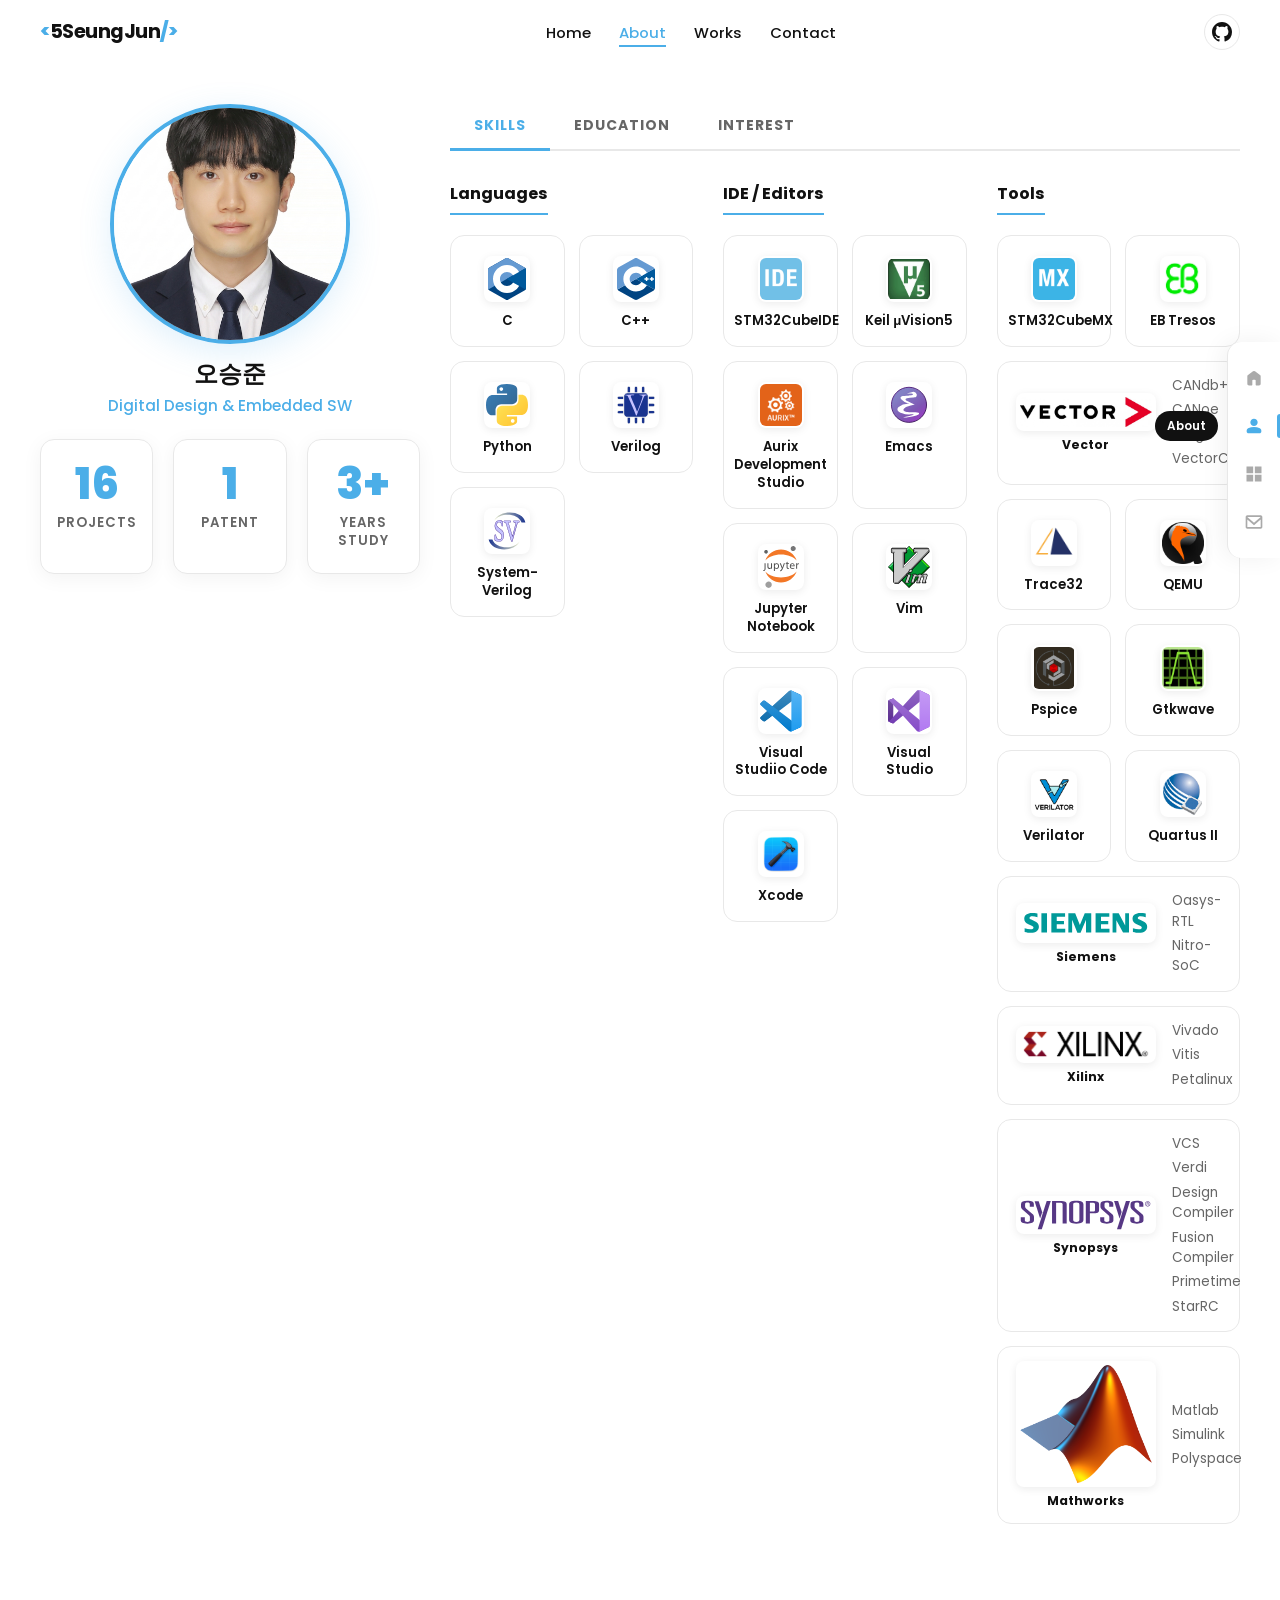
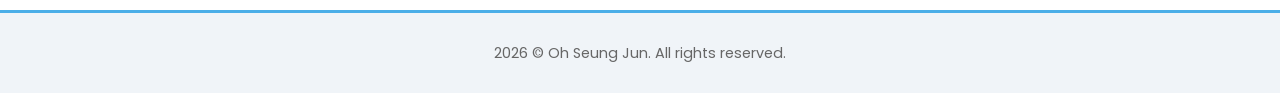
==== commit bd17a52e: "Update about.html" ====
--- a/about.html
+++ b/about.html
@@ -158,7 +158,7 @@
                       <span>StarRC</span>
                     </div>
                   </div>
-                  <div class="pf-skill-card">
+                  <div class="pf-skill-card pf-skill-card-wide">
                     <div class="pf-skill-card-left">
                       <img src="/images/icons/mathworks.png" alt="Synopsys">
                       <span class="pf-skill-name">Mathworks</span>
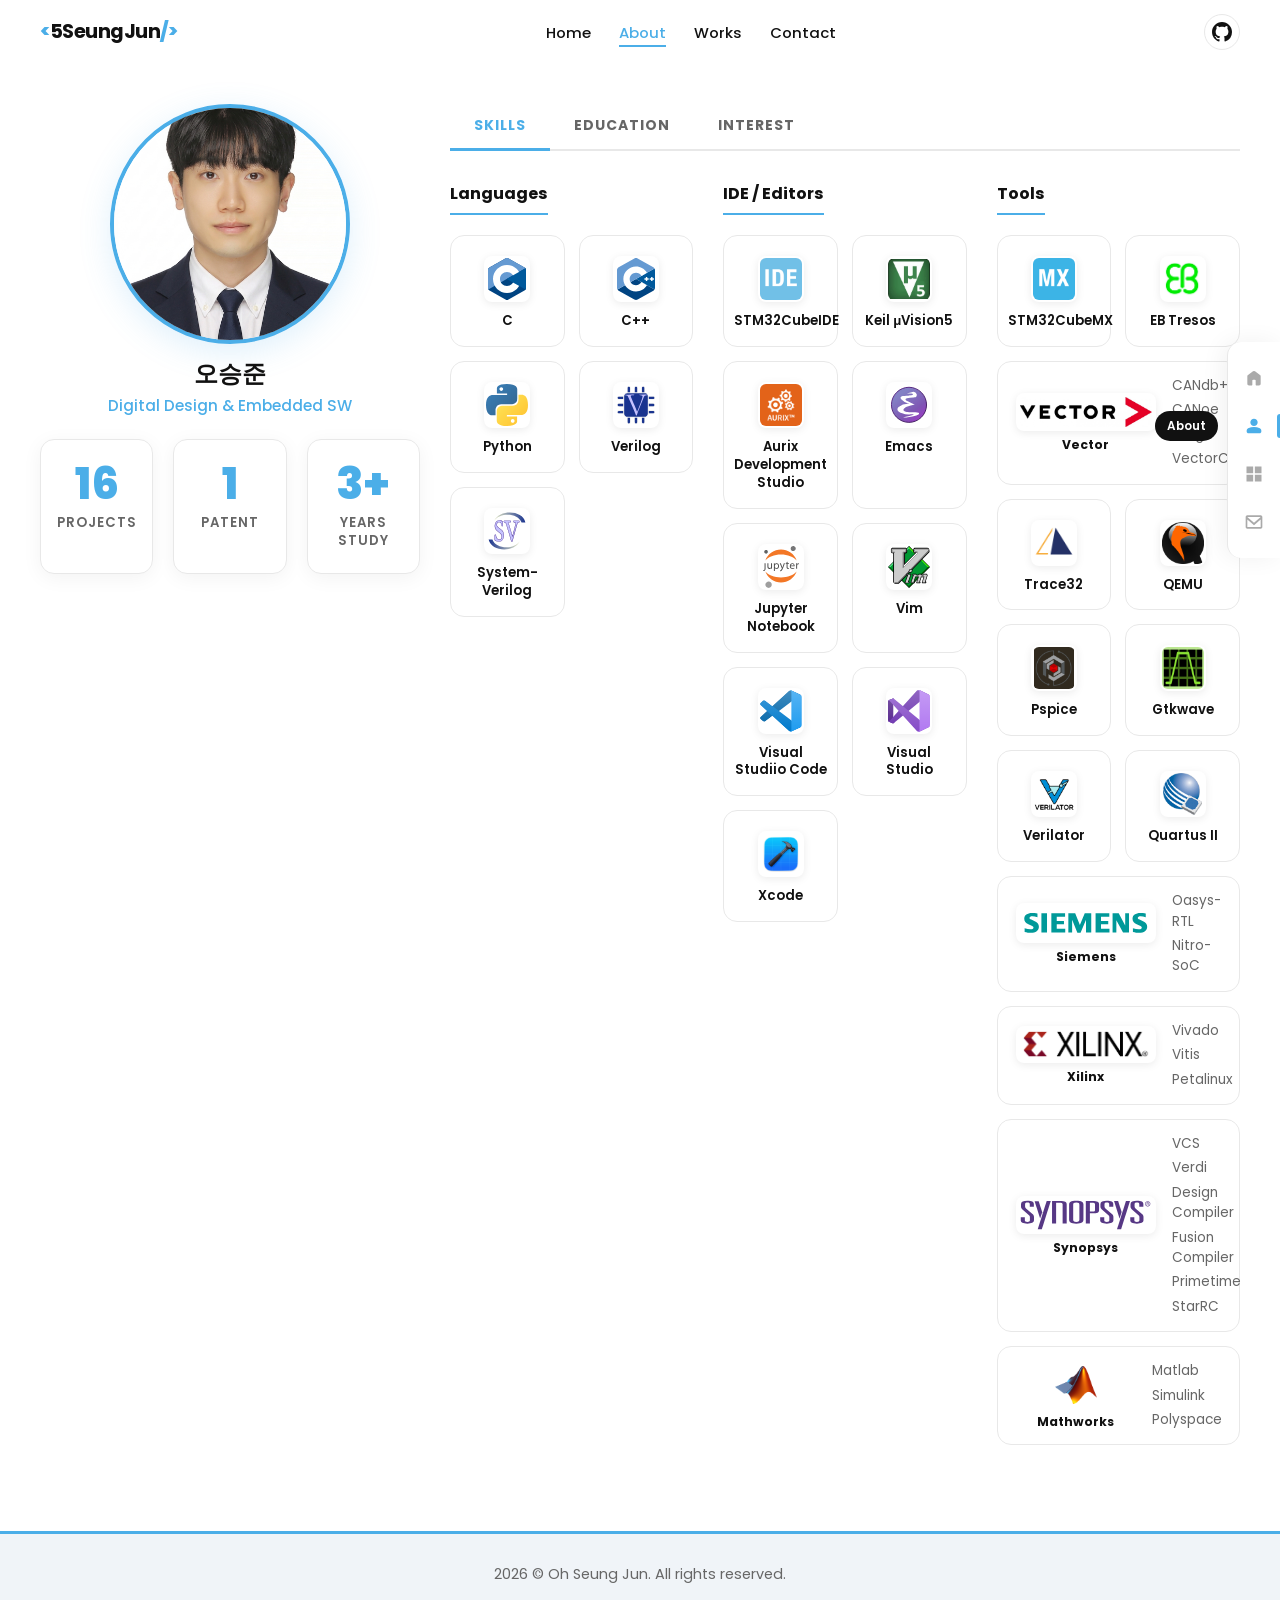
==== commit c323cfe2: "Resize Mathworks skill card icon to match regular card size" ====
--- a/about.html
+++ b/about.html
@@ -158,9 +158,9 @@
                       <span>StarRC</span>
                     </div>
                   </div>
-                  <div class="pf-skill-card pf-skill-card-wide">
-                    <div class="pf-skill-card-left">
-                      <img src="/images/icons/mathworks.png" alt="Synopsys">
+                  <div class="pf-skill-card pf-skill-card-wide pf-skill-card-wide-sm">
+                    <div class="pf-skill-card-left">
+                      <img src="/images/icons/mathworks.png" alt="Mathworks">
                       <span class="pf-skill-name">Mathworks</span>
                     </div>
                     <div class="pf-skill-card-divider"></div>
--- a/css/custom.css
+++ b/css/custom.css
@@ -612,6 +612,14 @@
   background: var(--white);
   padding: 4px;
   object-fit: contain;
+}
+
+.pf-skill-card.pf-skill-card-wide.pf-skill-card-wide-sm img {
+  width: 46px !important;
+  height: 46px !important;
+  box-shadow: none;
+  border-radius: 6px;
+  padding: 2px;
 }
 
 .pf-skill-card-left .pf-skill-name {
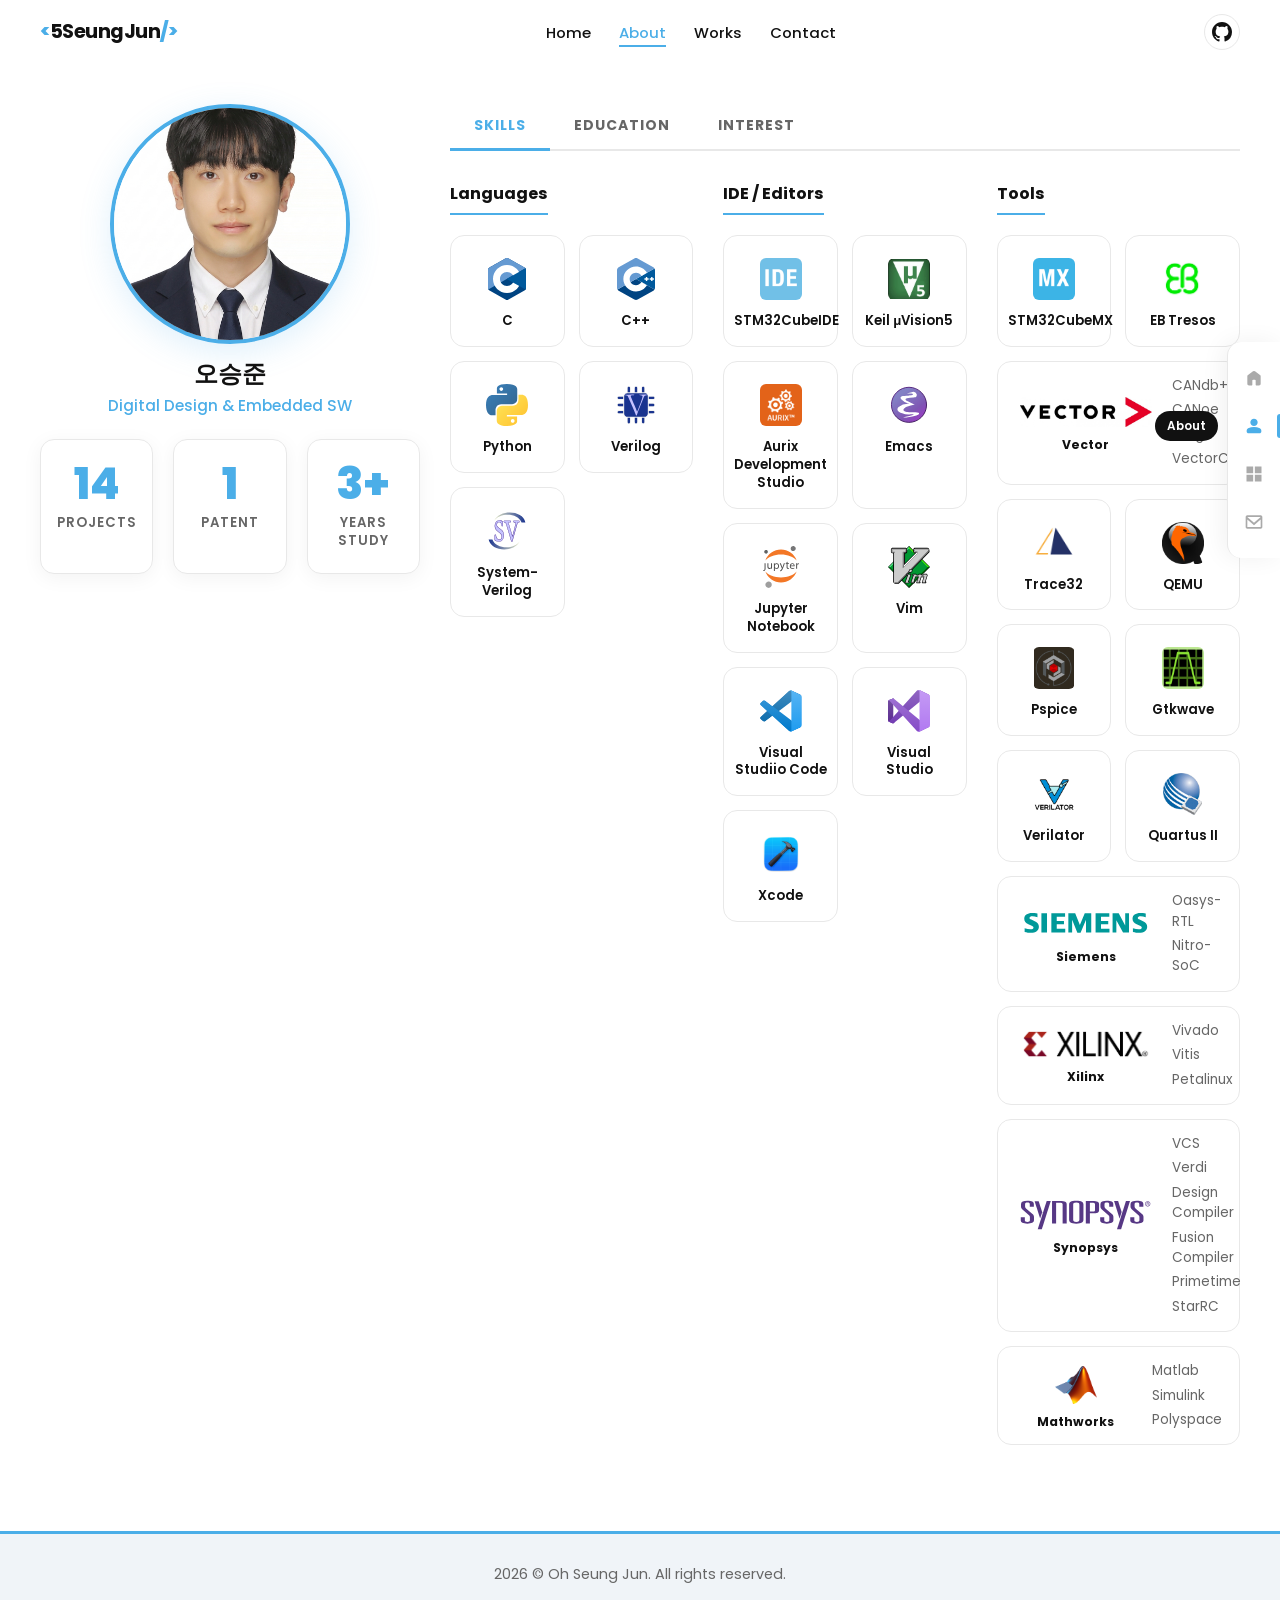
==== commit 3deaf25e: "Remove 2 projects and reorganize portfolio - Remove project 09 (임베디드시스템설계 3) and project 05 (디지털회로설계" ====
--- a/about.html
+++ b/about.html
@@ -48,7 +48,7 @@
           <p class="pf-about-role">Digital Design & Embedded SW</p>
           <div class="pf-stats-row" data-aos="fade-up" data-aos-delay="100">
             <div class="pf-stat-item">
-              <span class="pf-stat-num">16</span>
+              <span class="pf-stat-num">14</span>
               <span class="pf-stat-label">Projects</span>
             </div>
             <div class="pf-stat-item">
--- a/css/custom.css
+++ b/css/custom.css
@@ -557,7 +557,6 @@
   border-radius: 8px;
   background: var(--white);
   padding: 2px;
-  box-shadow: 0 2px 8px rgba(0,0,0,0.08);
 }
 
 .pf-skill-name {
@@ -607,7 +606,6 @@
   margin: 0 !important;
   display: block !important;
   flex-shrink: 0;
-  box-shadow: 0 2px 8px rgba(0,0,0,0.08);
   border-radius: 8px;
   background: var(--white);
   padding: 4px;
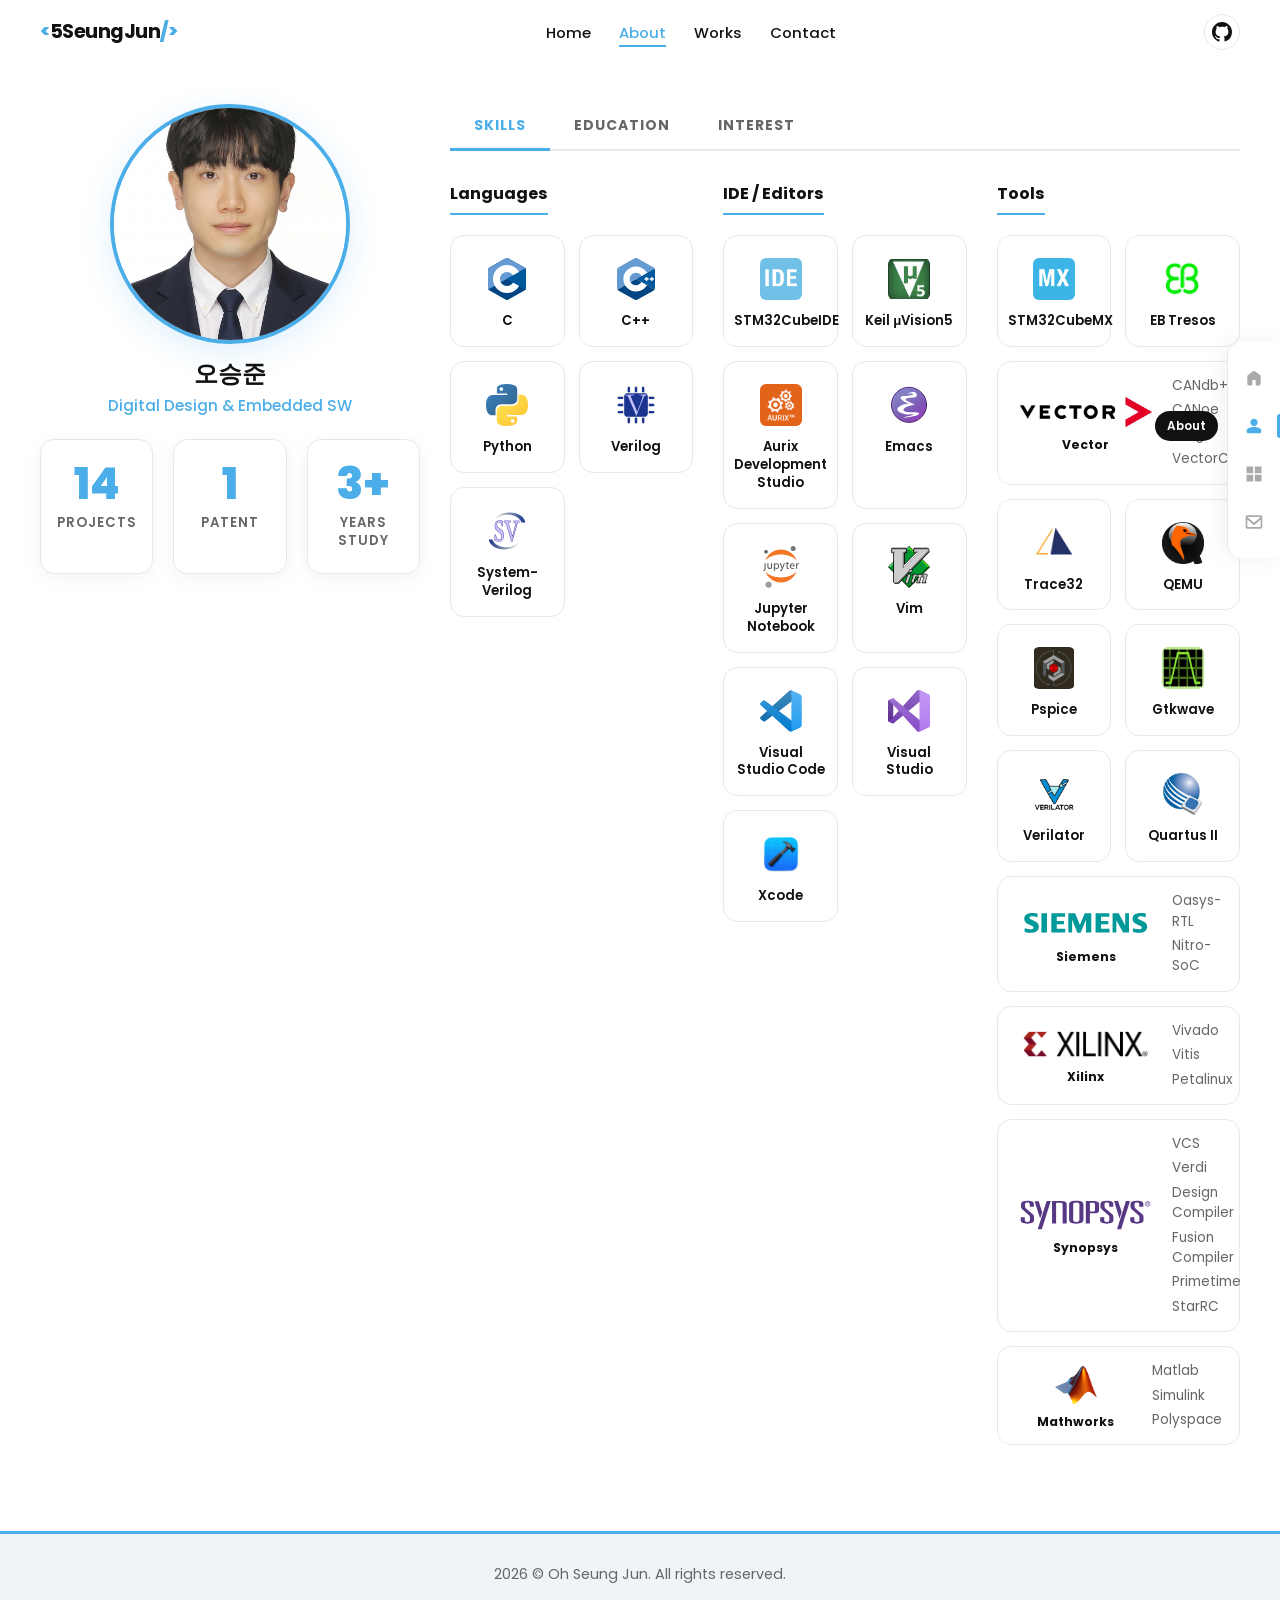
==== commit 79a89c13: "Fix Visual Studio Code skill name" ====
--- a/about.html
+++ b/about.html
@@ -92,7 +92,7 @@
                   <div class="pf-skill-card"><img src="/images/icons/emacs.svg" alt="Emacs"><span class="pf-skill-name">Emacs</span></div>
                   <div class="pf-skill-card"><img src="/images/icons/jupyter.svg" alt="Jupyter Notebook"><span class="pf-skill-name">Jupyter Notebook</span></div>
                   <div class="pf-skill-card"><img src="/images/icons/vim.svg" alt="Vim"><span class="pf-skill-name">Vim</span></div>
-                  <div class="pf-skill-card"><img src="/images/icons/vscode.svg" alt="VS Code"><span class="pf-skill-name">Visual Studiio Code</span></div>
+                  <div class="pf-skill-card"><img src="/images/icons/vscode.svg" alt="VS Code"><span class="pf-skill-name">Visual Studio Code</span></div>
                   <div class="pf-skill-card"><img src="/images/icons/visualstudio.svg" alt="Visual Studio"><span class="pf-skill-name">Visual Studio</span></div>
                   <div class="pf-skill-card"><img src="/images/icons/xcode.png" alt="Xcode"><span class="pf-skill-name">Xcode</span></div>
                 </div>
